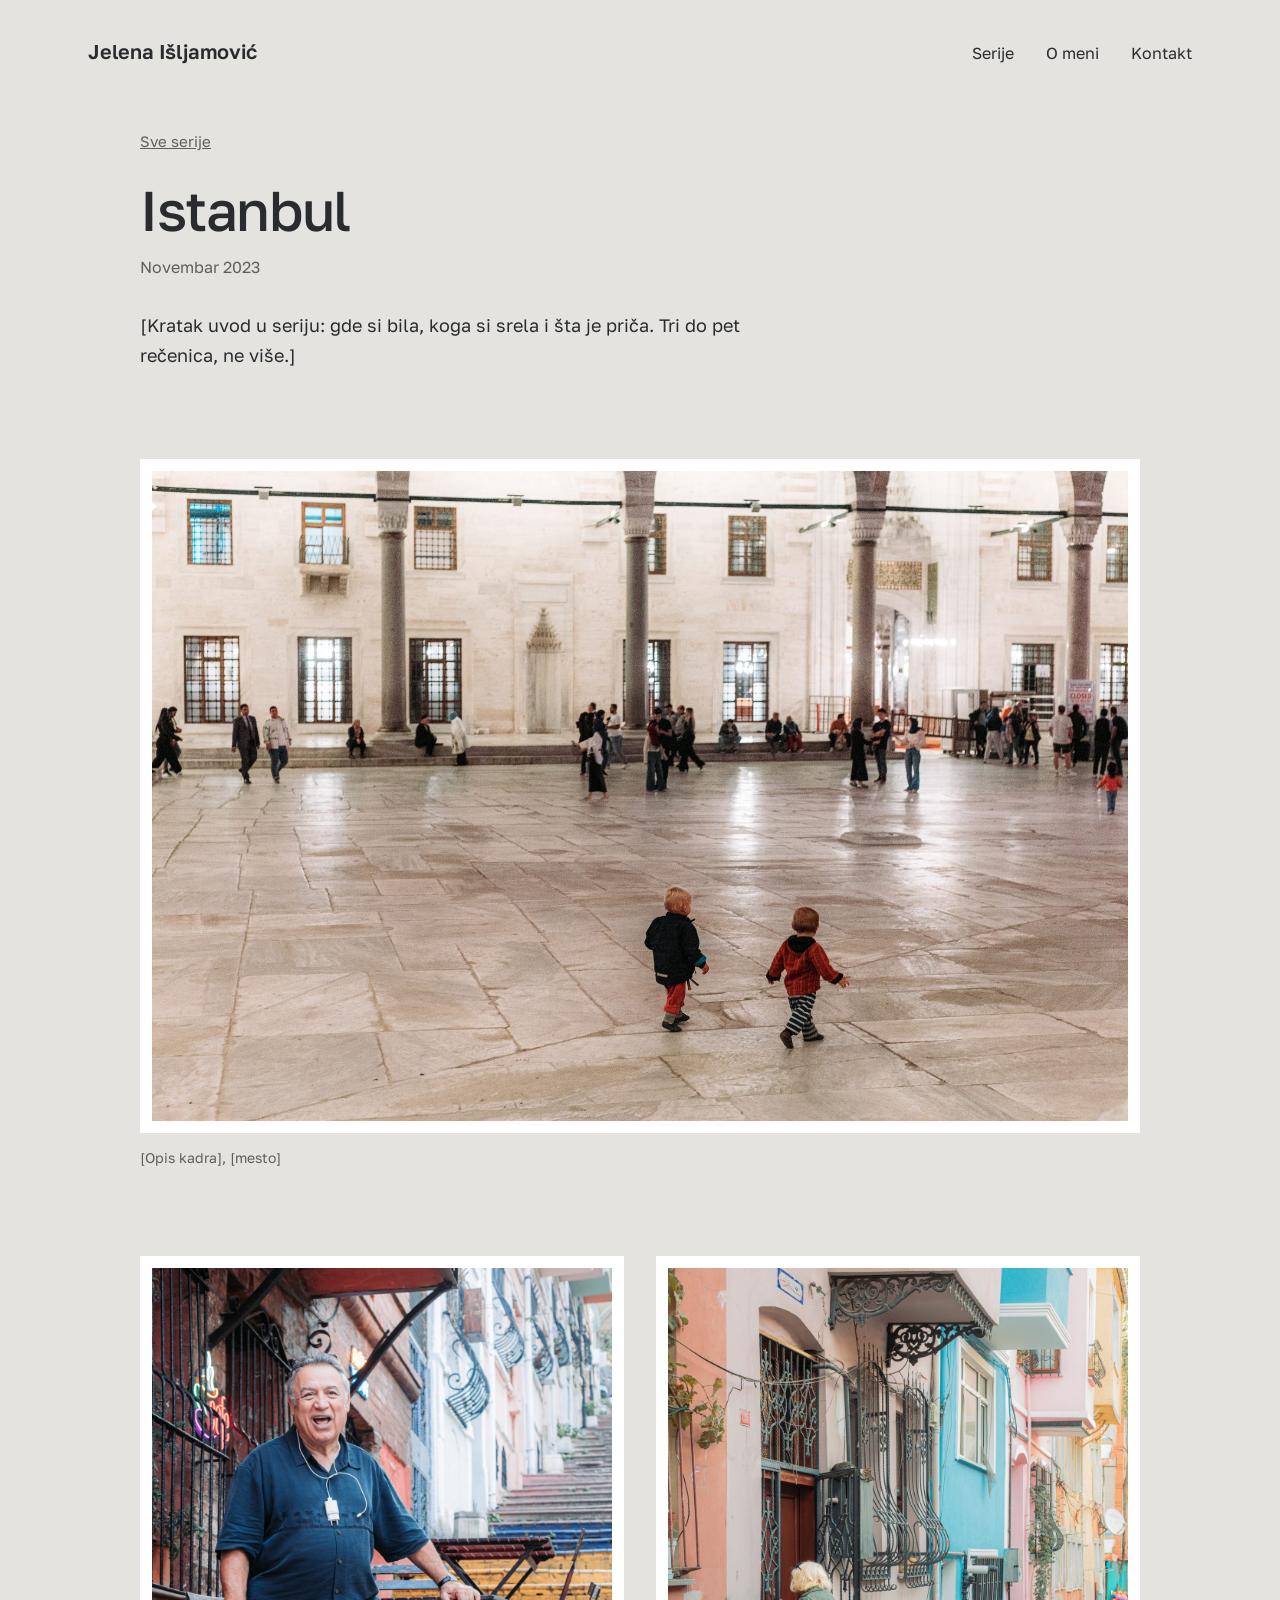
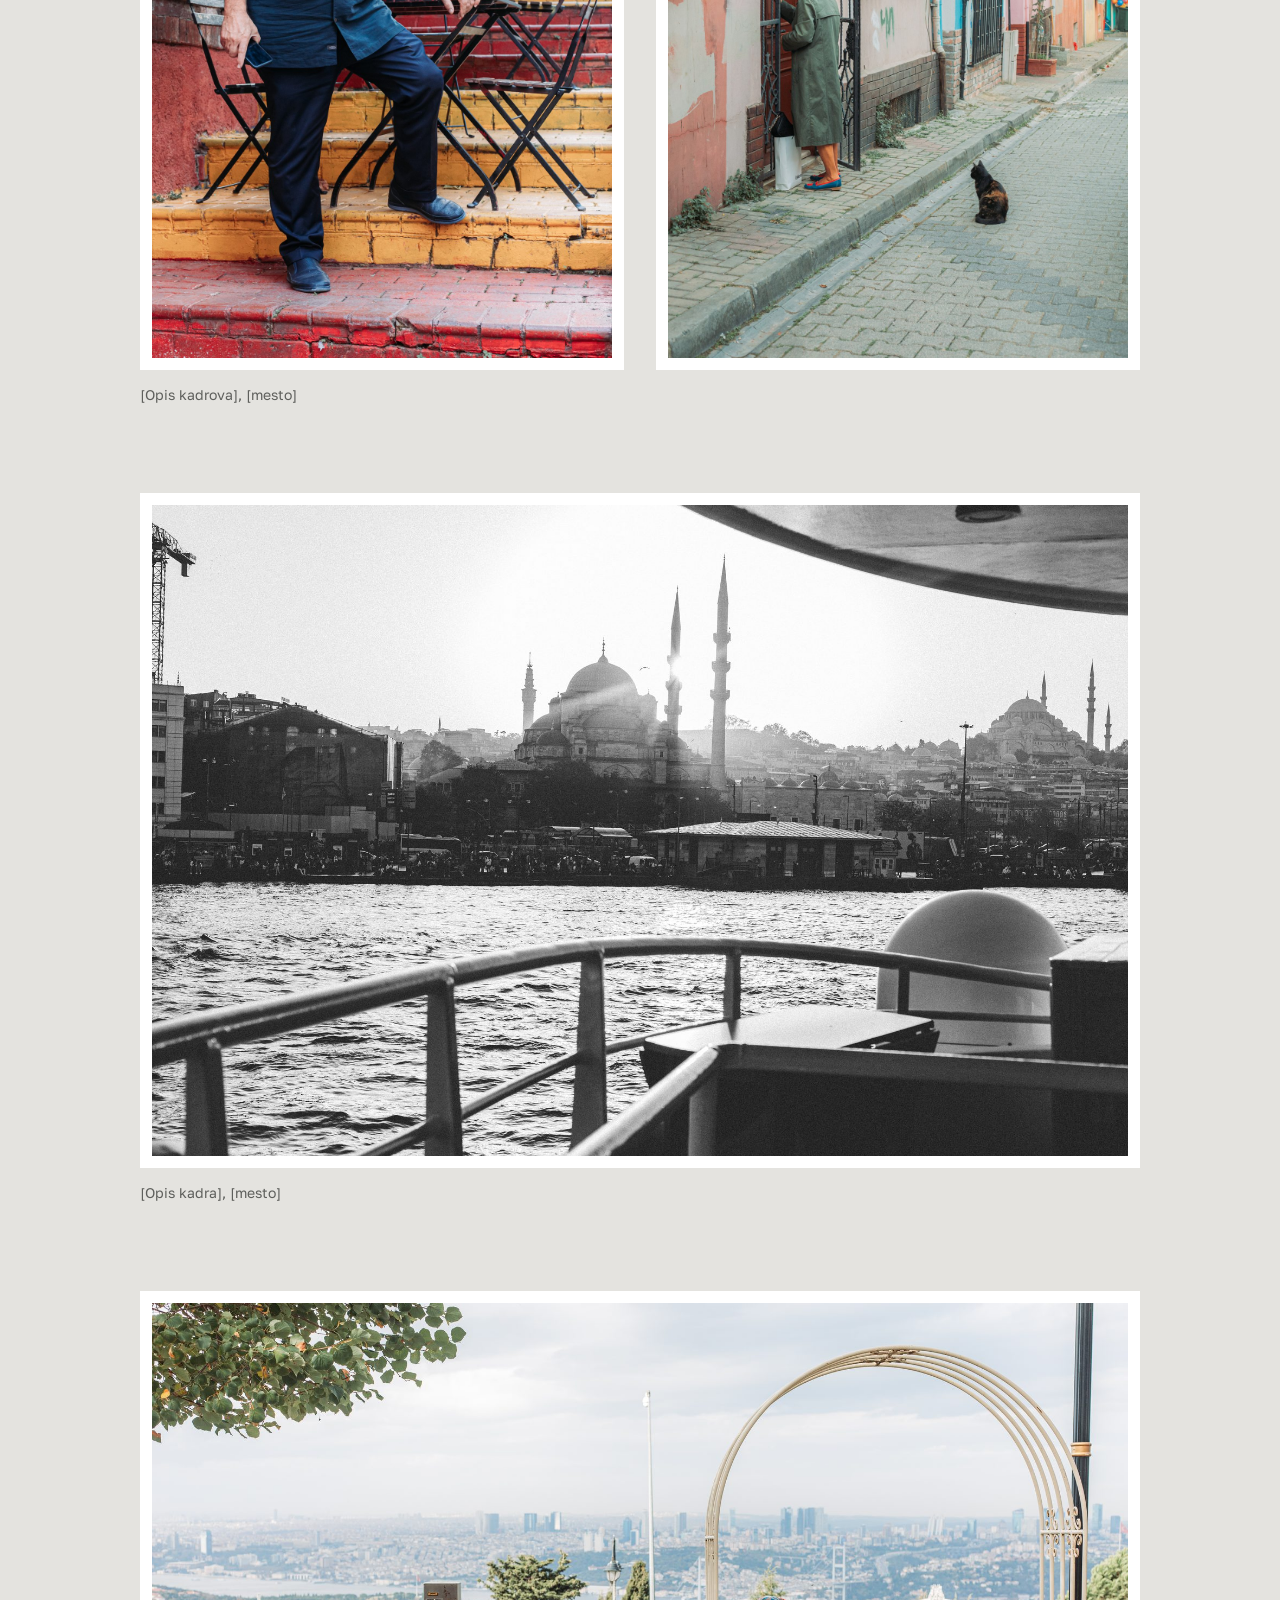
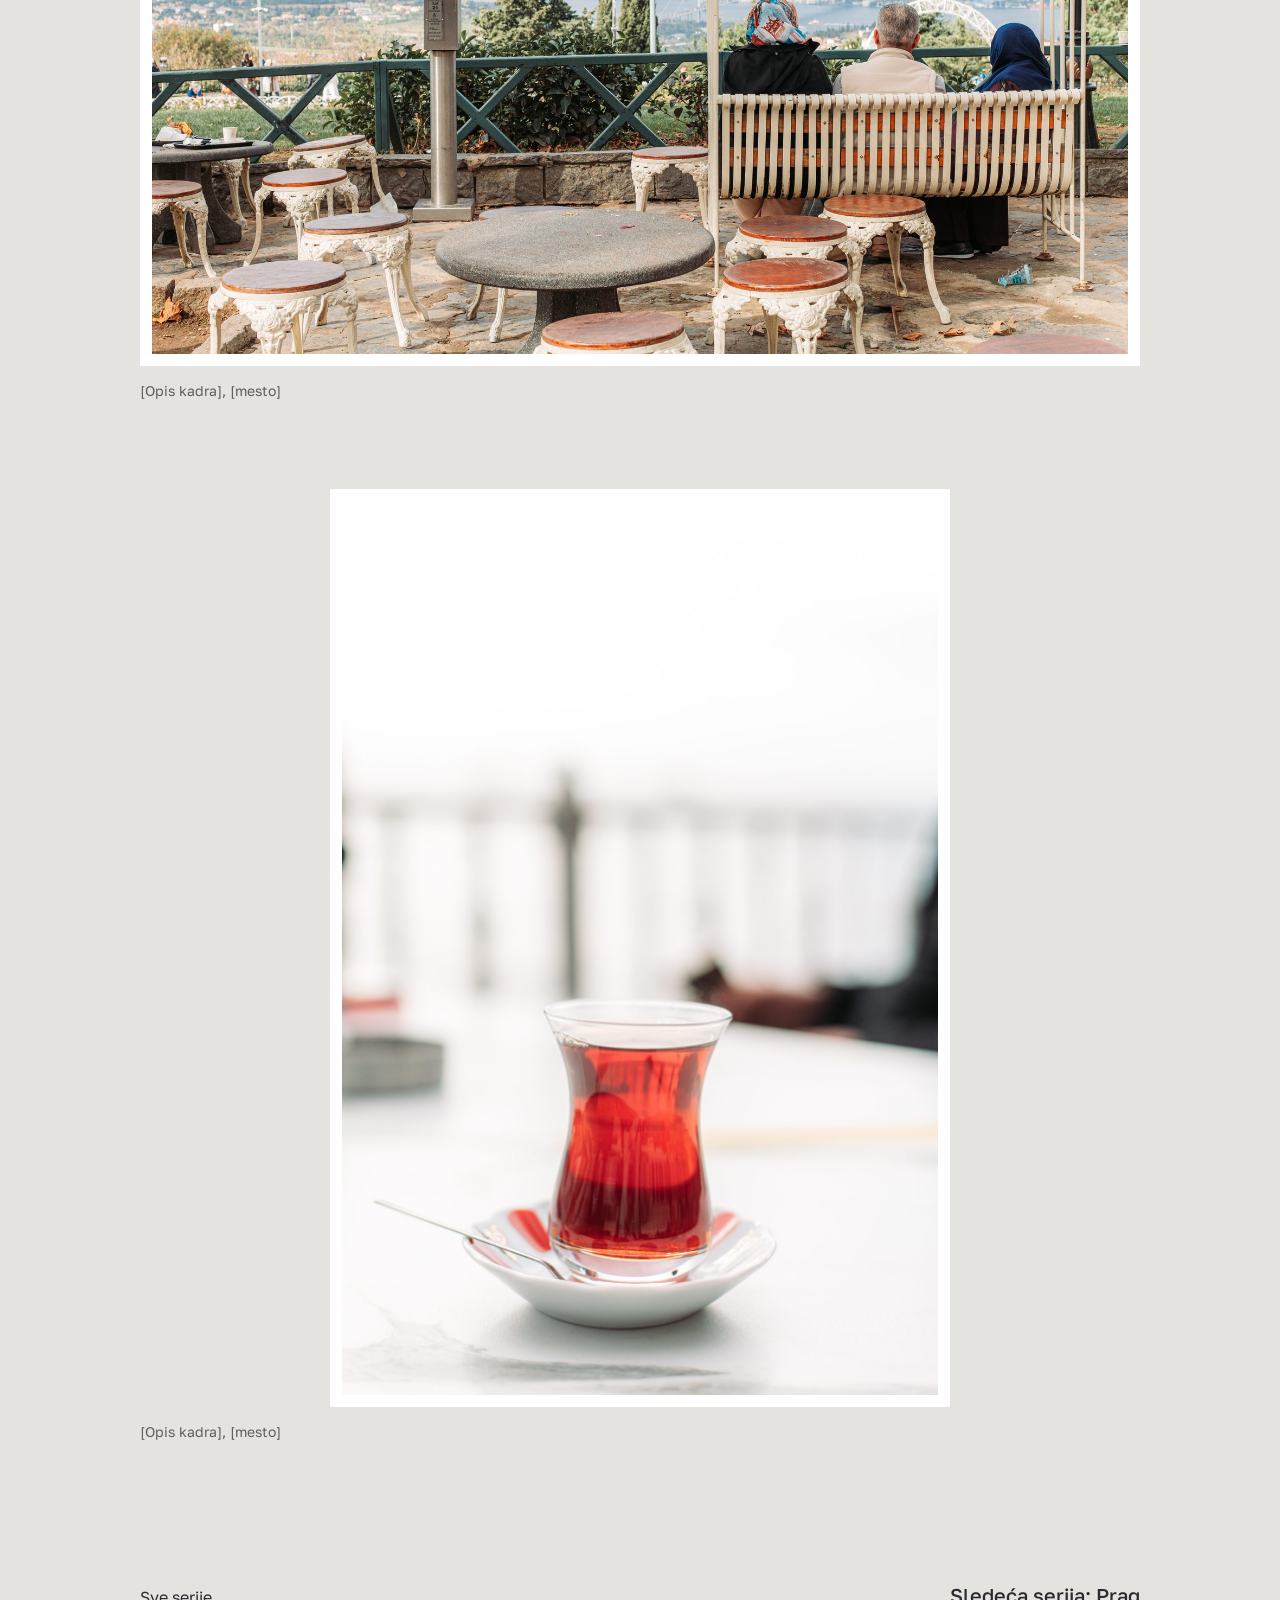
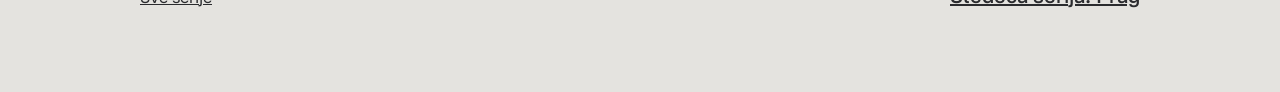
==== istanbul.html @ f1701350 "Add files via upload" ====
<!doctype html>
<html lang="sr-Latn">
<head>
<meta charset="utf-8">
<meta name="viewport" content="width=device-width, initial-scale=1">
<title>Istanbul — Jelena Išljamović</title>
<meta name="description" content="Ulična i dokumentarna fotografija — Jelena Išljamović">
<link rel="preconnect" href="https://fonts.googleapis.com">
<link rel="preconnect" href="https://fonts.gstatic.com" crossorigin>
<link href="https://fonts.googleapis.com/css2?family=Golos+Text:wght@400;500;600&display=swap" rel="stylesheet">
<link rel="stylesheet" href="style.css">
</head>
<body>
<div class="wrap">
<header class="top">
  <a class="name" href="index.html">Jelena Išljamović</a>
  <nav class="nav" aria-label="Glavni meni">
    <a href="index.html#serije">Serije</a>
    <a href="index.html#o-meni">O meni</a>
    <a href="index.html#kontakt">Kontakt</a>
  </nav>
</header>
<main class="story">
  <a href="index.html#serije" class="muted" style="font-size:15px;display:inline-block;padding:8px 0">Sve serije</a>
  <h1>Istanbul</h1>
  <p class="muted">Novembar 2023</p>
  <p class="intro">[Kratak uvod u seriju: gde si bila, koga si srela i šta je priča. Tri do pet rečenica, ne više.]</p>
  <div class="photos">
  <figure><div class="mat"><a class="zoom" id="f-7965" href="img/ist-img_7965.jpg" data-caption="[Opis kadra], [mesto]"><img src="img/ist-img_7965.jpg" alt="Deca trče kroz dvorište džamije" loading="lazy"></a></div><figcaption>[Opis kadra], [mesto]</figcaption></figure>
  <figure><div class="pair"><div class="mat"><a class="zoom" id="f-8067" href="img/ist-img_8067.jpg" data-caption="[Opis kadra], [mesto]"><img src="img/ist-img_8067.jpg" alt="Čovek na šarenim stepenicama" loading="lazy"></a></div><div class="mat"><a class="zoom" id="f-8061" href="img/ist-img_8061.jpg" data-caption="[Opis kadra], [mesto]"><img src="img/ist-img_8061.jpg" alt="Ulica sa mačkom" loading="lazy"></a></div></div><figcaption>[Opis kadrova], [mesto]</figcaption></figure>
  <figure><div class="mat"><a class="zoom" id="f-7953" href="img/ist-img_7953.jpg" data-caption="[Opis kadra], [mesto]"><img src="img/ist-img_7953.jpg" alt="Pogled sa trajekta, crno-belo" loading="lazy"></a></div><figcaption>[Opis kadra], [mesto]</figcaption></figure>
  <figure><div class="mat"><a class="zoom" id="f-8204" href="img/ist-img_8204.jpg" data-caption="[Opis kadra], [mesto]"><img src="img/ist-img_8204.jpg" alt="Ljudi na klupi iznad grada" loading="lazy"></a></div><figcaption>[Opis kadra], [mesto]</figcaption></figure>
  <figure><div class="mat v"><a class="zoom" id="f-8185" href="img/ist-img_8185.jpg" data-caption="[Opis kadra], [mesto]"><img src="img/ist-img_8185.jpg" alt="Čaša čaja" loading="lazy"></a></div><figcaption>[Opis kadra], [mesto]</figcaption></figure>
  </div>
  <nav class="next" aria-label="Dalje">
    <a href="index.html#serije" style="padding:10px 0">Sve serije</a>
    <a href="prag.html" style="font-size:20px;font-weight:500;padding:10px 0">Sledeća serija: Prag</a>
  </nav>
</main>
</div>
<script src="lightbox.js"></script>
</body>
</html>
---- style.css ----
*{box-sizing:border-box}
html{-webkit-text-size-adjust:100%}
body{margin:0;background:#E4E3DF;color:#2A2B2E;font-family:'Golos Text',system-ui,sans-serif;line-height:1.5}
a{color:#2A2B2E}a:hover{color:#000}
a:focus-visible{outline:2px solid #2A2B2E;outline-offset:4px}
img{display:block;max-width:100%}
.wrap{max-width:1200px;margin:0 auto;padding:0 clamp(20px,4vw,48px)}
.top{display:flex;flex-wrap:wrap;justify-content:space-between;align-items:baseline;gap:16px;padding:36px 0 56px}
.name{font-size:20px;font-weight:600;text-decoration:none;letter-spacing:-.01em}
.nav{display:flex;gap:32px;font-size:16px}
.nav a{text-decoration:none}
.muted{color:#5E5F5C}

/* Kontaktni list */
.sheet{background:#fff;padding:clamp(12px,2vw,24px);display:flex;flex-direction:column;gap:14px}
.strip{background:#232427;padding:8px 12px 14px}
.row{display:grid;grid-template-columns:repeat(6,minmax(0,1fr));gap:10px}
.frame{display:flex;flex-direction:column;gap:5px}
.num{font-size:10px;color:#A9A9A4;font-weight:500;letter-spacing:.04em}
.shot{position:relative}
.shot img{width:100%;aspect-ratio:3/2;object-fit:contain;background:#232427}
.mark{position:absolute;left:-16%;top:-26%;width:132%;height:152%;overflow:visible;pointer-events:none}
.mark path{stroke-dasharray:1;stroke-dashoffset:1;animation:draw 1.2s .7s cubic-bezier(.6,.1,.3,1) forwards}
@keyframes draw{to{stroke-dashoffset:0}}
@media (prefers-reduced-motion:reduce){.mark path{animation:none;stroke-dashoffset:0}}
.lead{display:flex;flex-wrap:wrap;justify-content:space-between;align-items:end;gap:16px;padding-top:24px}
.lead h1{margin:0;font-size:34px;font-weight:500;letter-spacing:-.02em;line-height:1.15}
.lead p{margin:6px 0 0;font-size:16px}
.cta{font-size:16px;font-weight:500;padding:12px 0}

/* Serije */
.series-list{padding-top:128px}
.series-list>h2{margin:0 0 40px;font-size:22px;font-weight:500}
.series{display:grid;grid-template-columns:7fr 5fr;gap:48px;align-items:start;margin-bottom:96px}
.cover{display:block;background:#fff;padding:10px}
.cover img{width:100%;aspect-ratio:3/2;object-fit:cover}
.info{display:flex;flex-direction:column;gap:14px;padding-top:6px}
.info h3{margin:0;font-size:26px;font-weight:500;letter-spacing:-.015em}
.info p{margin:0}
.thumbs{display:grid;grid-template-columns:repeat(5,minmax(0,1fr));gap:6px;margin-top:10px}
.thumbs img{width:100%;aspect-ratio:1/1;object-fit:cover}

.foot{display:grid;grid-template-columns:repeat(auto-fit,minmax(260px,1fr));gap:48px;padding:140px 0 64px}
.foot h2{margin:0 0 14px;font-size:22px;font-weight:500}
.foot p{margin:0;font-size:17px;line-height:1.6;max-width:34em}

/* Stranica serije */
.story{max-width:1000px;margin:0 auto}
.story h1{margin:20px 0 8px;font-size:clamp(36px,5vw,56px);font-weight:500;letter-spacing:-.025em;line-height:1.05}
.intro{margin:32px 0 0;font-size:18px;line-height:1.65;max-width:36em}
.photos{display:flex;flex-direction:column;gap:88px;padding-top:88px}
figure{margin:0}
.mat{background:#fff;padding:12px}
.mat img{width:100%;height:auto}
.pair{display:grid;grid-template-columns:repeat(2,minmax(0,1fr));gap:32px}
figcaption{margin-top:14px;font-size:14px;line-height:1.5;color:#5E5F5C}
.next{display:flex;flex-wrap:wrap;justify-content:space-between;align-items:baseline;gap:16px;padding:128px 0 72px}

@media (max-width:760px){
  .row{grid-template-columns:repeat(3,minmax(0,1fr))}
  .series{grid-template-columns:minmax(0,1fr);gap:20px}
  .pair{grid-template-columns:minmax(0,1fr)}
  .nav{gap:18px}
}

/* Klikabilno */
a.zoom{display:block;cursor:zoom-in}
.cover,.thumbs a,.shot a{display:block}
.cover:hover img,.thumbs a:hover img{opacity:.88}
.info h3 a{text-decoration:none}
.info h3 a:hover{text-decoration:underline}
.shot a:hover img{outline:2px solid #E4E3DF;outline-offset:-2px}
.mat.v{max-width:62%;margin:0 auto}

/* Prikaz preko celog ekrana */
.lb{position:fixed;inset:0;z-index:50;background:rgba(20,21,23,.96);display:flex;align-items:center;justify-content:center;padding:56px 64px}
.lb[hidden]{display:none}
.lb-fig{margin:0;display:flex;flex-direction:column;align-items:center;gap:12px;max-width:100%;max-height:100%}
.lb-fig img{max-width:100%;max-height:calc(100vh - 140px);width:auto;height:auto;object-fit:contain}
.lb-fig figcaption{color:#C9C8C3;font-size:14px}
.lb-btn{position:absolute;background:none;border:0;color:#E4E3DF;font:inherit;font-size:40px;line-height:1;width:56px;height:56px;cursor:pointer}
.lb-btn:focus-visible{outline:2px solid #E4E3DF}
.lb-close{top:8px;right:8px}
.lb-prev{left:4px;top:50%;transform:translateY(-50%)}
.lb-next{right:4px;top:50%;transform:translateY(-50%)}
@media (max-width:760px){.lb{padding:56px 8px}.lb-prev,.lb-next{top:auto;bottom:8px;transform:none}.mat.v{max-width:100%}}
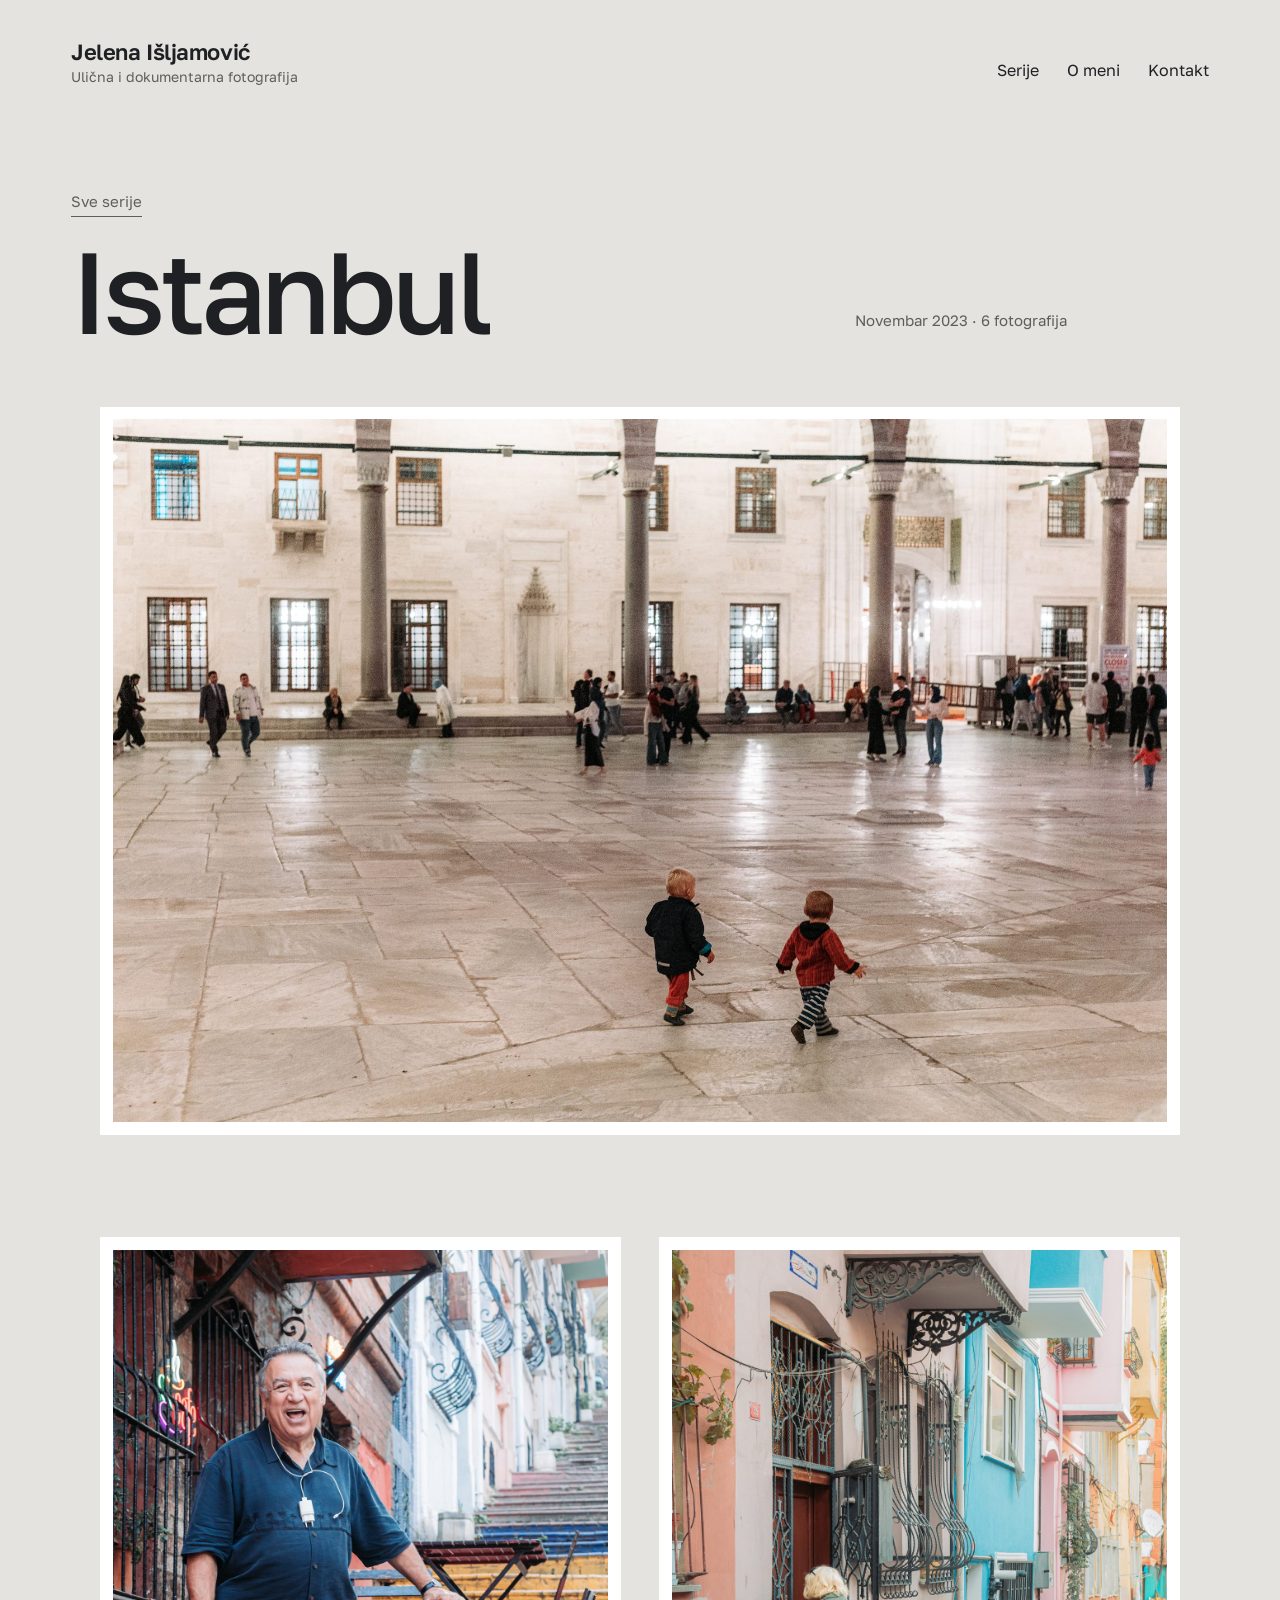
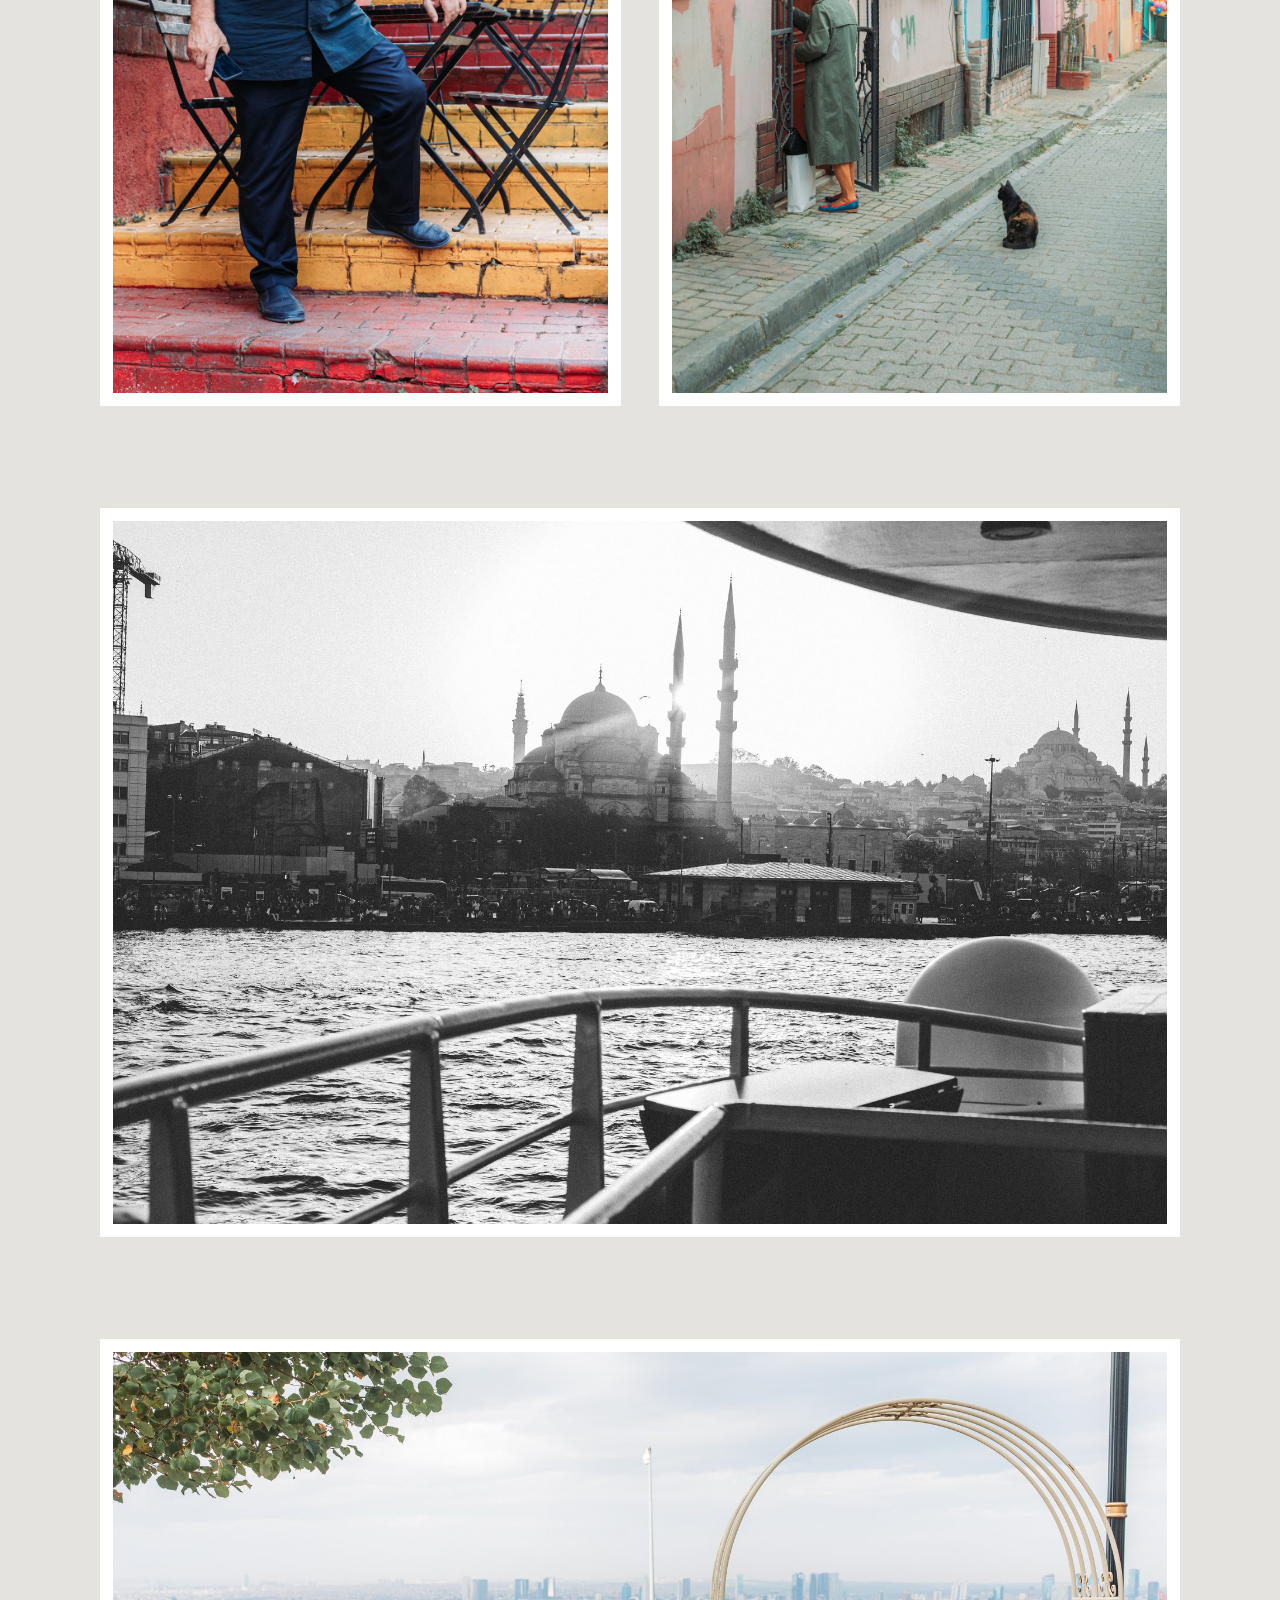
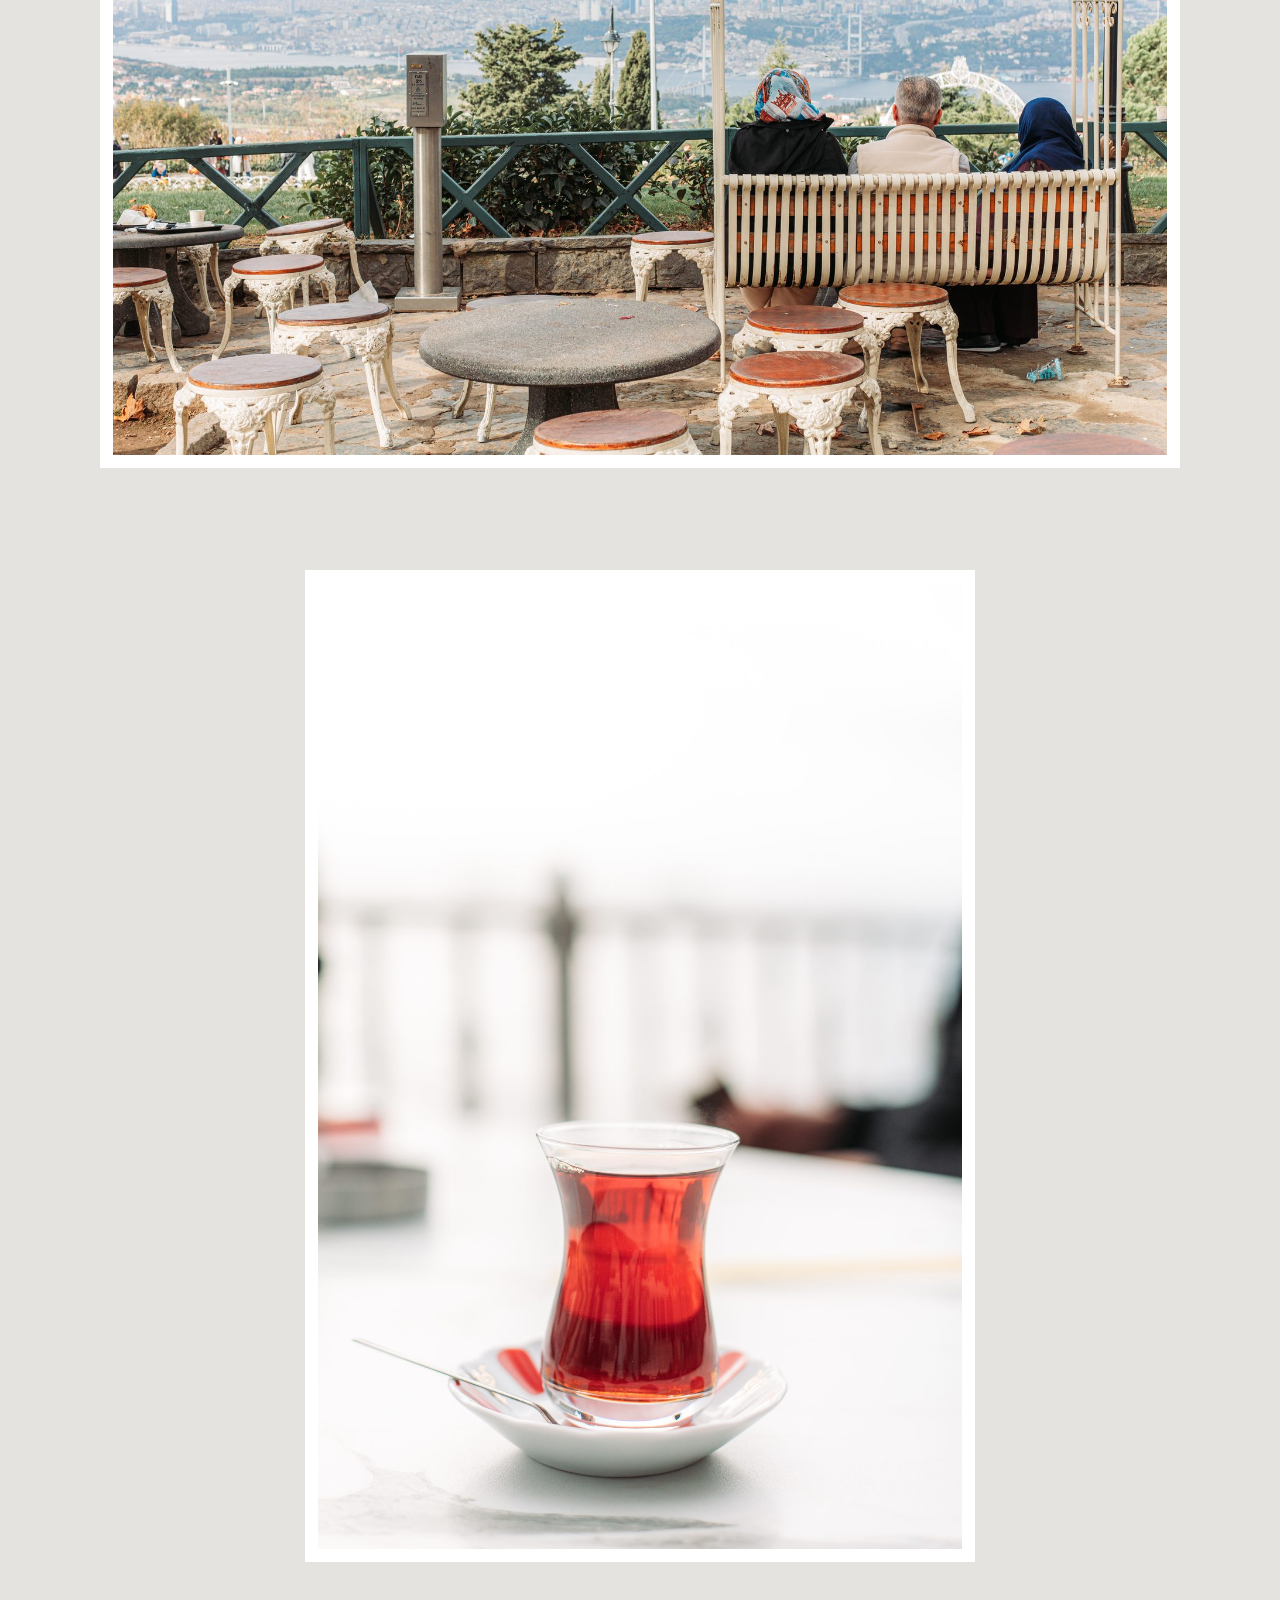
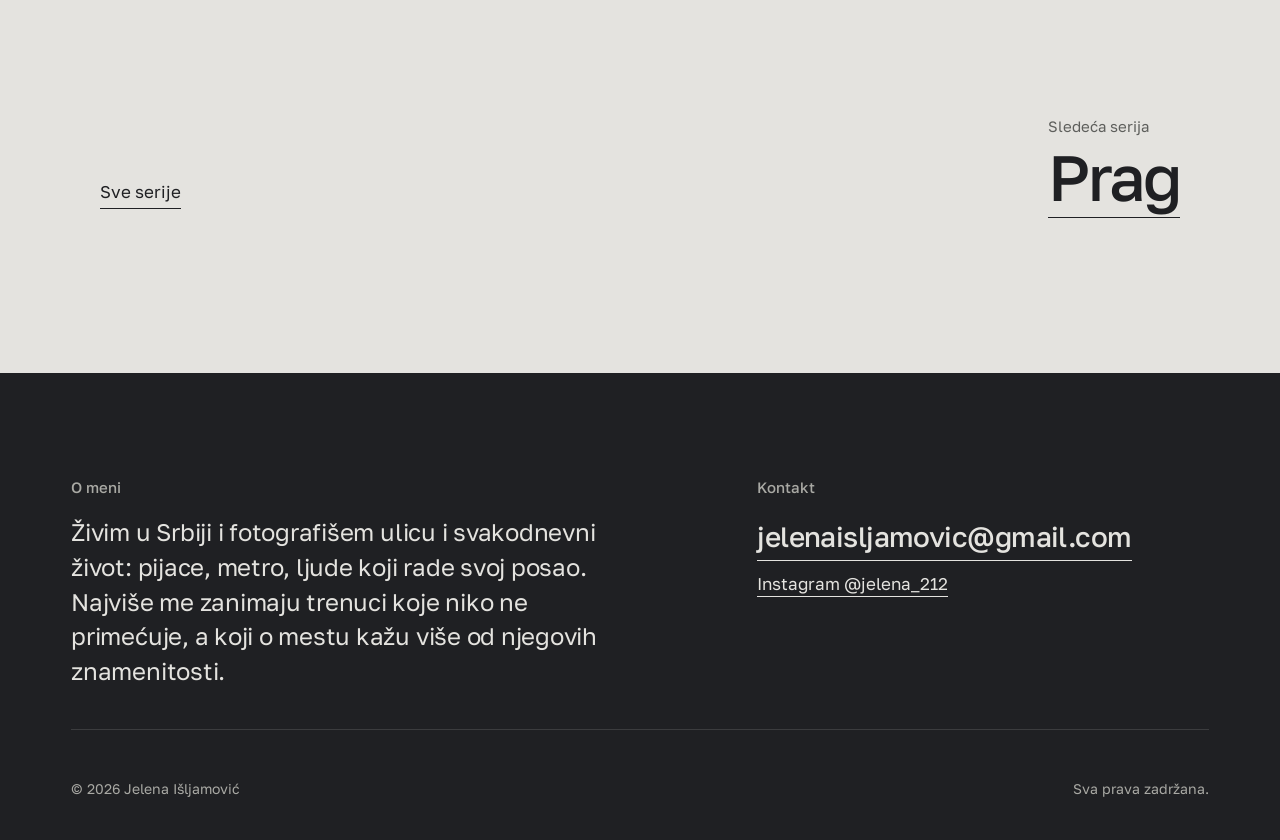
==== commit 3a9fc0cd: "Add files via upload" ====
--- a/istanbul.html
+++ b/istanbul.html
@@ -5,6 +5,7 @@
 <meta name="viewport" content="width=device-width, initial-scale=1">
 <title>Istanbul — Jelena Išljamović</title>
 <meta name="description" content="Ulična i dokumentarna fotografija — Jelena Išljamović">
+<link rel="icon" href="data:image/svg+xml,%3Csvg xmlns='http://www.w3.org/2000/svg' viewBox='0 0 32 32'%3E%3Crect width='32' height='32' fill='%23E4E3DF'/%3E%3Cellipse cx='16' cy='16' rx='11' ry='9' fill='none' stroke='%23B8322A' stroke-width='3'/%3E%3C/svg%3E">
 <link rel="preconnect" href="https://fonts.googleapis.com">
 <link rel="preconnect" href="https://fonts.gstatic.com" crossorigin>
 <link href="https://fonts.googleapis.com/css2?family=Golos+Text:wght@400;500;600&display=swap" rel="stylesheet">
@@ -13,31 +14,39 @@
 <body>
 <div class="wrap">
 <header class="top">
-  <a class="name" href="index.html">Jelena Išljamović</a>
+  <a class="brand" href="index.html"><span class="name">Jelena Išljamović</span><span class="tag">Ulična i dokumentarna fotografija</span></a>
   <nav class="nav" aria-label="Glavni meni">
     <a href="index.html#serije">Serije</a>
     <a href="index.html#o-meni">O meni</a>
     <a href="index.html#kontakt">Kontakt</a>
   </nav>
 </header>
-<main class="story">
-  <a href="index.html#serije" class="muted" style="font-size:15px;display:inline-block;padding:8px 0">Sve serije</a>
+<main>
+<div class="story-head">
+  <a class="back link" href="index.html#serije">Sve serije</a>
   <h1>Istanbul</h1>
-  <p class="muted">Novembar 2023</p>
-  <p class="intro">[Kratak uvod u seriju: gde si bila, koga si srela i šta je priča. Tri do pet rečenica, ne više.]</p>
-  <div class="photos">
-  <figure><div class="mat"><a class="zoom" id="f-7965" href="img/ist-img_7965.jpg" data-caption="[Opis kadra], [mesto]"><img src="img/ist-img_7965.jpg" alt="Deca trče kroz dvorište džamije" loading="lazy"></a></div><figcaption>[Opis kadra], [mesto]</figcaption></figure>
-  <figure><div class="pair"><div class="mat"><a class="zoom" id="f-8067" href="img/ist-img_8067.jpg" data-caption="[Opis kadra], [mesto]"><img src="img/ist-img_8067.jpg" alt="Čovek na šarenim stepenicama" loading="lazy"></a></div><div class="mat"><a class="zoom" id="f-8061" href="img/ist-img_8061.jpg" data-caption="[Opis kadra], [mesto]"><img src="img/ist-img_8061.jpg" alt="Ulica sa mačkom" loading="lazy"></a></div></div><figcaption>[Opis kadrova], [mesto]</figcaption></figure>
-  <figure><div class="mat"><a class="zoom" id="f-7953" href="img/ist-img_7953.jpg" data-caption="[Opis kadra], [mesto]"><img src="img/ist-img_7953.jpg" alt="Pogled sa trajekta, crno-belo" loading="lazy"></a></div><figcaption>[Opis kadra], [mesto]</figcaption></figure>
-  <figure><div class="mat"><a class="zoom" id="f-8204" href="img/ist-img_8204.jpg" data-caption="[Opis kadra], [mesto]"><img src="img/ist-img_8204.jpg" alt="Ljudi na klupi iznad grada" loading="lazy"></a></div><figcaption>[Opis kadra], [mesto]</figcaption></figure>
-  <figure><div class="mat v"><a class="zoom" id="f-8185" href="img/ist-img_8185.jpg" data-caption="[Opis kadra], [mesto]"><img src="img/ist-img_8185.jpg" alt="Čaša čaja" loading="lazy"></a></div><figcaption>[Opis kadra], [mesto]</figcaption></figure>
-  </div>
-  <nav class="next" aria-label="Dalje">
-    <a href="index.html#serije" style="padding:10px 0">Sve serije</a>
-    <a href="prag.html" style="font-size:20px;font-weight:500;padding:10px 0">Sledeća serija: Prag</a>
-  </nav>
+  <p class="when">Novembar 2023 · 6 fotografija</p>
+</div>
+<div class="photos">
+  <figure><div class="mat"><a class="zoom" id="f-7965" href="img/ist-img_7965.jpg" data-caption=""><img src="img/ist-img_7965.jpg" alt="Deca trče kroz dvorište džamije" loading="lazy"></a></div></figure>
+  <figure><div class="pair"><div class="mat"><a class="zoom" id="f-8067" href="img/ist-img_8067.jpg" data-caption=""><img src="img/ist-img_8067.jpg" alt="Čovek na šarenim stepenicama" loading="lazy"></a></div><div class="mat"><a class="zoom" id="f-8061" href="img/ist-img_8061.jpg" data-caption=""><img src="img/ist-img_8061.jpg" alt="Ulica sa mačkom" loading="lazy"></a></div></div></figure>
+  <figure><div class="mat"><a class="zoom" id="f-7953" href="img/ist-img_7953.jpg" data-caption=""><img src="img/ist-img_7953.jpg" alt="Pogled sa trajekta, crno-belo" loading="lazy"></a></div></figure>
+  <figure><div class="mat"><a class="zoom" id="f-8204" href="img/ist-img_8204.jpg" data-caption=""><img src="img/ist-img_8204.jpg" alt="Ljudi na klupi iznad grada" loading="lazy"></a></div></figure>
+  <figure><div class="mat v"><a class="zoom" id="f-8185" href="img/ist-img_8185.jpg" data-caption=""><img src="img/ist-img_8185.jpg" alt="Čaša čaja" loading="lazy"></a></div></figure>
+</div>
+<nav class="next" aria-label="Dalje">
+  <a class="link" href="index.html#serije">Sve serije</a>
+  <a href="prag.html"><span class="label">Sledeća serija</span><span class="big link">Prag</span></a>
+</nav>
 </main>
 </div>
+<footer class="foot">
+  <div class="wrap">
+    <div class="about" id="o-meni"><h2>O meni</h2><p>Živim u Srbiji i fotografišem ulicu i svakodnevni život: pijace, metro, ljude koji rade svoj posao. Najviše me zanimaju trenuci koje niko ne primećuje, a koji o mestu kažu više od njegovih znamenitosti.</p></div>
+    <div class="contact" id="kontakt"><h2>Kontakt</h2><p><a class="mail link" href="mailto:jelenaisljamovic@gmail.com">jelenaisljamovic@gmail.com</a></p><p><a class="link" href="https://www.instagram.com/jelena_212/">Instagram @jelena_212</a></p></div>
+    <div class="fine"><span>© 2026 Jelena Išljamović</span><span>Sva prava zadržana.</span></div>
+  </div>
+</footer>
 <script src="lightbox.js"></script>
 </body>
 </html>
--- a/style.css
+++ b/style.css
@@ -1,86 +1,148 @@
+/* Jelena Išljamović — fotografija. Paleta: Svetlomer, Grafit, Fiksir, Papir, Marker. */
+:root{
+  --bg:#E4E3DF; --ink:#1F2023; --muted:#5E5F5C; --paper:#FFFFFF; --film:#1F2023; --marker:#B8322A;
+  --wrap:1240px; --pad:clamp(20px,4vw,56px);
+}
 *{box-sizing:border-box}
-html{-webkit-text-size-adjust:100%}
-body{margin:0;background:#E4E3DF;color:#2A2B2E;font-family:'Golos Text',system-ui,sans-serif;line-height:1.5}
-a{color:#2A2B2E}a:hover{color:#000}
-a:focus-visible{outline:2px solid #2A2B2E;outline-offset:4px}
+html{-webkit-text-size-adjust:100%;scroll-behavior:smooth}
+@media (prefers-reduced-motion:reduce){html{scroll-behavior:auto}}
+body{margin:0;background:var(--bg);color:var(--ink);font-family:'Golos Text',system-ui,sans-serif;font-size:17px;line-height:1.55;-webkit-font-smoothing:antialiased}
 img{display:block;max-width:100%}
-.wrap{max-width:1200px;margin:0 auto;padding:0 clamp(20px,4vw,48px)}
-.top{display:flex;flex-wrap:wrap;justify-content:space-between;align-items:baseline;gap:16px;padding:36px 0 56px}
-.name{font-size:20px;font-weight:600;text-decoration:none;letter-spacing:-.01em}
-.nav{display:flex;gap:32px;font-size:16px}
-.nav a{text-decoration:none}
-.muted{color:#5E5F5C}
+a{color:inherit;text-decoration:none}
+a:focus-visible,button:focus-visible{outline:2px solid var(--ink);outline-offset:4px}
+.wrap{max-width:var(--wrap);margin:0 auto;padding:0 var(--pad)}
+.muted{color:var(--muted)}
 
-/* Kontaktni list */
-.sheet{background:#fff;padding:clamp(12px,2vw,24px);display:flex;flex-direction:column;gap:14px}
-.strip{background:#232427;padding:8px 12px 14px}
-.row{display:grid;grid-template-columns:repeat(6,minmax(0,1fr));gap:10px}
+/* Linkovi sa podvlakom koja se pojavi na hover */
+.link{background:linear-gradient(currentColor,currentColor) 0 100%/100% 1px no-repeat;padding-bottom:3px;transition:background-size .3s ease}
+.link:hover{background-size:0 1px;background-position:100% 100%}
+.nav a{background:linear-gradient(currentColor,currentColor) 0 100%/0 1px no-repeat;padding-bottom:3px;transition:background-size .3s ease}
+.nav a:hover,.nav a[aria-current]{background-size:100% 1px}
+
+/* Zaglavlje */
+.top{display:flex;flex-wrap:wrap;justify-content:space-between;align-items:flex-end;gap:16px 32px;padding:40px 0 0}
+.brand{display:flex;flex-direction:column;gap:2px}
+.name{font-size:22px;font-weight:600;letter-spacing:-.02em;line-height:1.1}
+.tag{font-size:14px;color:var(--muted)}
+.nav{display:flex;gap:28px;font-size:16px;padding-bottom:2px}
+
+/* Početna: uvod i kontaktni list */
+.intro-line{margin:clamp(56px,9vw,120px) 0 clamp(36px,5vw,56px);font-size:clamp(34px,5.4vw,68px);font-weight:500;letter-spacing:-.035em;line-height:1.04;max-width:15ch}
+.sheet{background:var(--paper);padding:clamp(10px,1.8vw,22px);display:flex;flex-direction:column;gap:clamp(8px,1.2vw,14px);box-shadow:0 1px 0 rgba(31,32,35,.06),0 24px 48px -28px rgba(31,32,35,.35)}
+.strip{background:var(--film);padding:8px clamp(8px,1vw,12px) 14px}
+.row{display:grid;grid-template-columns:repeat(6,minmax(0,1fr));gap:clamp(6px,.8vw,10px)}
 .frame{display:flex;flex-direction:column;gap:5px}
 .num{font-size:10px;color:#A9A9A4;font-weight:500;letter-spacing:.04em}
 .shot{position:relative}
-.shot img{width:100%;aspect-ratio:3/2;object-fit:contain;background:#232427}
+.shot a{display:block}
+.shot img{width:100%;aspect-ratio:3/2;object-fit:contain;background:var(--film);transition:opacity .2s}
+.shot a:hover img{opacity:.8}
 .mark{position:absolute;left:-16%;top:-26%;width:132%;height:152%;overflow:visible;pointer-events:none}
-.mark path{stroke-dasharray:1;stroke-dashoffset:1;animation:draw 1.2s .7s cubic-bezier(.6,.1,.3,1) forwards}
+.mark path{stroke-dasharray:1;stroke-dashoffset:1;animation:draw 1.2s .8s cubic-bezier(.6,.1,.3,1) forwards}
 @keyframes draw{to{stroke-dashoffset:0}}
 @media (prefers-reduced-motion:reduce){.mark path{animation:none;stroke-dashoffset:0}}
-.lead{display:flex;flex-wrap:wrap;justify-content:space-between;align-items:end;gap:16px;padding-top:24px}
-.lead h1{margin:0;font-size:34px;font-weight:500;letter-spacing:-.02em;line-height:1.15}
-.lead p{margin:6px 0 0;font-size:16px}
-.cta{font-size:16px;font-weight:500;padding:12px 0}
+.lead{display:flex;flex-wrap:wrap;justify-content:space-between;align-items:baseline;gap:12px 24px;padding-top:22px}
+.lead h2{margin:0;font-size:clamp(26px,3vw,36px);font-weight:500;letter-spacing:-.025em;line-height:1.1}
+.lead .meta{margin:0 0 0 14px;font-size:15px;color:var(--muted);display:inline}
+.cta{font-size:16px;font-weight:500}
 
-/* Serije */
-.series-list{padding-top:128px}
-.series-list>h2{margin:0 0 40px;font-size:22px;font-weight:500}
-.series{display:grid;grid-template-columns:7fr 5fr;gap:48px;align-items:start;margin-bottom:96px}
-.cover{display:block;background:#fff;padding:10px}
-.cover img{width:100%;aspect-ratio:3/2;object-fit:cover}
-.info{display:flex;flex-direction:column;gap:14px;padding-top:6px}
-.info h3{margin:0;font-size:26px;font-weight:500;letter-spacing:-.015em}
-.info p{margin:0}
-.thumbs{display:grid;grid-template-columns:repeat(5,minmax(0,1fr));gap:6px;margin-top:10px}
-.thumbs img{width:100%;aspect-ratio:1/1;object-fit:cover}
+/* Spisak serija */
+.series-list{padding-top:clamp(96px,12vw,160px)}
+.section-title{margin:0 0 clamp(32px,4vw,48px);font-size:15px;font-weight:500;color:var(--muted)}
+.series{display:grid;grid-template-columns:repeat(12,minmax(0,1fr));gap:0 clamp(20px,3vw,48px);align-items:end;margin-bottom:clamp(80px,10vw,140px)}
+.series .cover{grid-column:1 / span 8;display:block;background:var(--paper);padding:clamp(8px,1vw,12px);overflow:hidden}
+.series .cover img{width:100%;aspect-ratio:3/2;object-fit:cover;transition:transform .6s cubic-bezier(.2,.7,.2,1)}
+.series .cover:hover img{transform:scale(1.025)}
+.series .info{grid-column:9 / span 4;display:flex;flex-direction:column;gap:12px;padding-bottom:6px}
+.series:nth-child(odd of .series) .cover{grid-column:5 / span 8;order:2}
+.series:nth-child(odd of .series) .info{grid-column:1 / span 4;order:1}
+.info h3{margin:0;font-size:clamp(36px,4.6vw,60px);font-weight:500;letter-spacing:-.035em;line-height:1}
+.info .when{margin:0;font-size:15px;color:var(--muted)}
+.info .blurb{margin:6px 0 0;max-width:32em}
+.thumbs{display:grid;grid-template-columns:repeat(4,minmax(0,1fr));gap:6px;margin:14px 0 6px}
+.thumbs a{display:block;overflow:hidden}
+.thumbs img{width:100%;aspect-ratio:1/1;object-fit:cover;transition:opacity .2s}
+.thumbs a:hover img{opacity:.8}
+@media (prefers-reduced-motion:reduce){.series .cover img{transition:none}.series .cover:hover img{transform:none}}
 
-.foot{display:grid;grid-template-columns:repeat(auto-fit,minmax(260px,1fr));gap:48px;padding:140px 0 64px}
-.foot h2{margin:0 0 14px;font-size:22px;font-weight:500}
-.foot p{margin:0;font-size:17px;line-height:1.6;max-width:34em}
+/* Podnožje */
+.foot{background:var(--ink);color:#E4E3DF;margin-top:clamp(40px,6vw,80px)}
+.foot .wrap{display:grid;grid-template-columns:repeat(12,minmax(0,1fr));gap:40px clamp(20px,3vw,48px);padding-top:clamp(64px,8vw,112px);padding-bottom:40px}
+.foot h2{margin:0 0 16px;font-size:15px;font-weight:500;color:#A9A9A4}
+.about{grid-column:1 / span 6}
+.about p{margin:0;font-size:clamp(20px,2vw,24px);line-height:1.45;letter-spacing:-.01em;max-width:30em}
+.contact{grid-column:8 / span 5}
+.contact .mail{display:inline-block;font-size:clamp(20px,2.2vw,28px);font-weight:500;letter-spacing:-.02em;word-break:break-word}
+.contact p{margin:0 0 10px}
+.fine{grid-column:1 / -1;display:flex;justify-content:space-between;flex-wrap:wrap;gap:8px;font-size:14px;color:#A9A9A4;padding-top:48px;border-top:1px solid rgba(228,227,223,.14)}
 
 /* Stranica serije */
-.story{max-width:1000px;margin:0 auto}
-.story h1{margin:20px 0 8px;font-size:clamp(36px,5vw,56px);font-weight:500;letter-spacing:-.025em;line-height:1.05}
-.intro{margin:32px 0 0;font-size:18px;line-height:1.65;max-width:36em}
-.photos{display:flex;flex-direction:column;gap:88px;padding-top:88px}
+.story-head{padding:clamp(56px,8vw,104px) 0 clamp(40px,5vw,64px);display:grid;grid-template-columns:repeat(12,minmax(0,1fr));gap:20px clamp(20px,3vw,48px);align-items:end}
+.story-head .back{grid-column:1 / -1;font-size:15px;color:var(--muted);justify-self:start}
+.story-head h1{grid-column:1 / span 8;margin:0;font-size:clamp(52px,9vw,120px);font-weight:500;letter-spacing:-.045em;line-height:.92}
+.story-head .when{grid-column:9 / span 4;margin:0 0 10px;font-size:15px;color:var(--muted)}
+.story-head .intro{grid-column:1 / span 7;margin:8px 0 0;font-size:clamp(18px,1.6vw,21px);line-height:1.6}
+.photos{display:flex;flex-direction:column;gap:clamp(56px,8vw,112px);max-width:1080px;margin:0 auto}
 figure{margin:0}
-.mat{background:#fff;padding:12px}
+.mat{background:var(--paper);padding:clamp(8px,1vw,14px)}
 .mat img{width:100%;height:auto}
-.pair{display:grid;grid-template-columns:repeat(2,minmax(0,1fr));gap:32px}
-figcaption{margin-top:14px;font-size:14px;line-height:1.5;color:#5E5F5C}
-.next{display:flex;flex-wrap:wrap;justify-content:space-between;align-items:baseline;gap:16px;padding:128px 0 72px}
-
-@media (max-width:760px){
-  .row{grid-template-columns:repeat(3,minmax(0,1fr))}
-  .series{grid-template-columns:minmax(0,1fr);gap:20px}
-  .pair{grid-template-columns:minmax(0,1fr)}
-  .nav{gap:18px}
-}
-
-/* Klikabilno */
+.mat.v{max-width:62%;margin:0 auto}
+.pair{display:grid;grid-template-columns:repeat(2,minmax(0,1fr));gap:clamp(16px,3vw,40px)}
+figcaption{margin-top:14px;font-size:14px;line-height:1.5;color:var(--muted)}
 a.zoom{display:block;cursor:zoom-in}
-.cover,.thumbs a,.shot a{display:block}
-.cover:hover img,.thumbs a:hover img{opacity:.88}
-.info h3 a{text-decoration:none}
-.info h3 a:hover{text-decoration:underline}
-.shot a:hover img{outline:2px solid #E4E3DF;outline-offset:-2px}
-.mat.v{max-width:62%;margin:0 auto}
+.next{display:flex;flex-wrap:wrap;justify-content:space-between;align-items:flex-end;gap:24px;padding:clamp(96px,12vw,160px) 0 clamp(56px,7vw,88px);max-width:1080px;margin:0 auto}
+.next .label{display:block;font-size:15px;color:var(--muted);margin-bottom:6px}
+.next .big{font-size:clamp(36px,5vw,64px);font-weight:500;letter-spacing:-.035em;line-height:1}
 
 /* Prikaz preko celog ekrana */
-.lb{position:fixed;inset:0;z-index:50;background:rgba(20,21,23,.96);display:flex;align-items:center;justify-content:center;padding:56px 64px}
+.lb{position:fixed;inset:0;z-index:50;background:rgba(20,21,23,.97);display:flex;align-items:center;justify-content:center;padding:56px 72px}
 .lb[hidden]{display:none}
 .lb-fig{margin:0;display:flex;flex-direction:column;align-items:center;gap:12px;max-width:100%;max-height:100%}
 .lb-fig img{max-width:100%;max-height:calc(100vh - 140px);width:auto;height:auto;object-fit:contain}
-.lb-fig figcaption{color:#C9C8C3;font-size:14px}
-.lb-btn{position:absolute;background:none;border:0;color:#E4E3DF;font:inherit;font-size:40px;line-height:1;width:56px;height:56px;cursor:pointer}
-.lb-btn:focus-visible{outline:2px solid #E4E3DF}
+.lb-fig figcaption{color:#C9C8C3;font-size:14px;margin:0}
+.lb-btn{position:absolute;background:none;border:0;color:#E4E3DF;font:inherit;font-size:40px;line-height:1;width:56px;height:56px;cursor:pointer;opacity:.75;transition:opacity .2s}
+.lb-btn:hover{opacity:1}
 .lb-close{top:8px;right:8px}
-.lb-prev{left:4px;top:50%;transform:translateY(-50%)}
-.lb-next{right:4px;top:50%;transform:translateY(-50%)}
-@media (max-width:760px){.lb{padding:56px 8px}.lb-prev,.lb-next{top:auto;bottom:8px;transform:none}.mat.v{max-width:100%}}
+.lb-prev{left:6px;top:50%;transform:translateY(-50%)}
+.lb-next{right:6px;top:50%;transform:translateY(-50%)}
+
+/* Telefon */
+@media (max-width:760px){
+  body{font-size:16px}
+  .top{padding-top:24px}
+  .nav{gap:20px}
+  .row{grid-template-columns:repeat(3,minmax(0,1fr))}
+  .series,.series:nth-child(odd of .series){display:flex;flex-direction:column;gap:18px}
+  .series .cover,.series:nth-child(odd of .series) .cover{order:1}
+  .series .info,.series:nth-child(odd of .series) .info{order:2}
+  .about,.contact{grid-column:1 / -1}
+  .story-head h1,.story-head .when,.story-head .intro{grid-column:1 / -1}
+  .story-head .when{margin:0}
+  .lead .meta{display:block;margin:6px 0 0}
+  .pair{grid-template-columns:minmax(0,1fr)}
+  .mat.v{max-width:100%}
+  .lb{padding:56px 8px}
+  .lb-prev,.lb-next{top:auto;bottom:8px;transform:none}
+}
+
+/* Film izvučen iz aparata */
+.film{display:flex;flex-direction:column;gap:clamp(18px,2.4vw,32px);margin-left:calc(-1 * var(--pad));padding:8px 0}
+.film .strip{--hole:url("data:image/svg+xml,%3Csvg xmlns='http://www.w3.org/2000/svg' width='22' height='16'%3E%3Crect x='6' y='4' width='10' height='8' rx='1.6' fill='%23E4E3DF'/%3E%3C/svg%3E");
+  position:relative;background:var(--hole) 0 0/22px 16px repeat-x local,var(--hole) 0 100%/22px 16px repeat-x local,var(--film);padding:36px 0 28px var(--pad);
+  box-shadow:0 18px 30px -22px rgba(31,32,35,.55)}
+.film .strip:nth-child(1){transform:rotate(-.6deg);transform-origin:left center;margin-right:clamp(-8px,-1vw,0px);
+  clip-path:polygon(0 0,100% 0,100% 100%,0 100%)}
+.film .strip:nth-child(2){transform:rotate(.45deg) translateX(clamp(12px,3vw,40px));transform-origin:left center;
+  clip-path:polygon(0 0,calc(100% - 46px) 0,100% 34%,100% 100%,0 100%)}
+.film .row{padding-right:clamp(12px,1.6vw,20px)}
+.film .num{position:absolute;margin-top:-17px;line-height:1;color:#C2A36B;font-size:10px;letter-spacing:.08em}
+.film .frame{position:relative;gap:0}
+.film .shot img{border-radius:2px}
+@media (max-width:760px){
+  .film{margin-left:calc(-1 * var(--pad));margin-right:calc(-1 * var(--pad))}
+  .film .strip{padding-right:0;overflow-x:auto;overflow-y:hidden;scroll-snap-type:x proximity;scroll-padding-left:var(--pad);-webkit-overflow-scrolling:touch;scrollbar-width:none}
+  .film .strip::-webkit-scrollbar{display:none}
+  .film .row{grid-template-columns:repeat(6,168px);width:max-content;padding-right:40px}
+  .film .frame{scroll-snap-align:start}
+  .film .strip:nth-child(2){transform:rotate(.45deg)}
+}
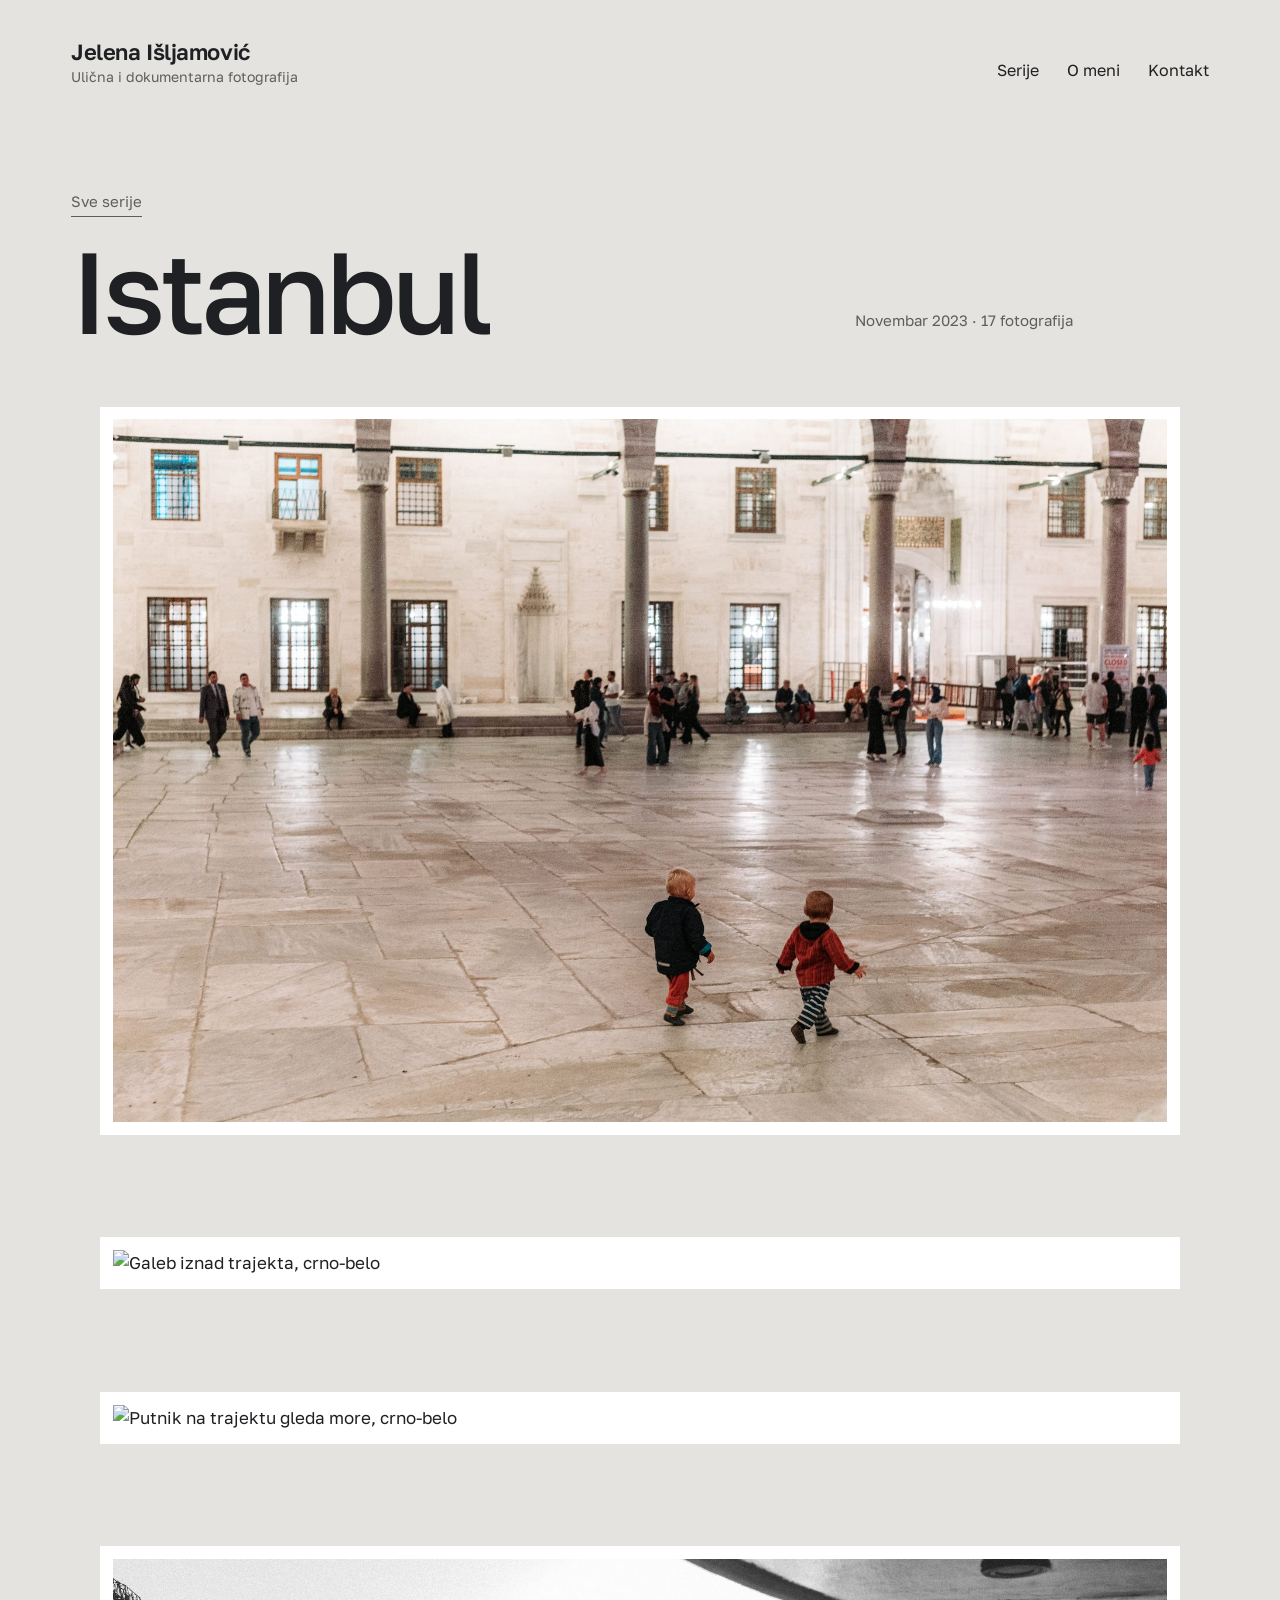
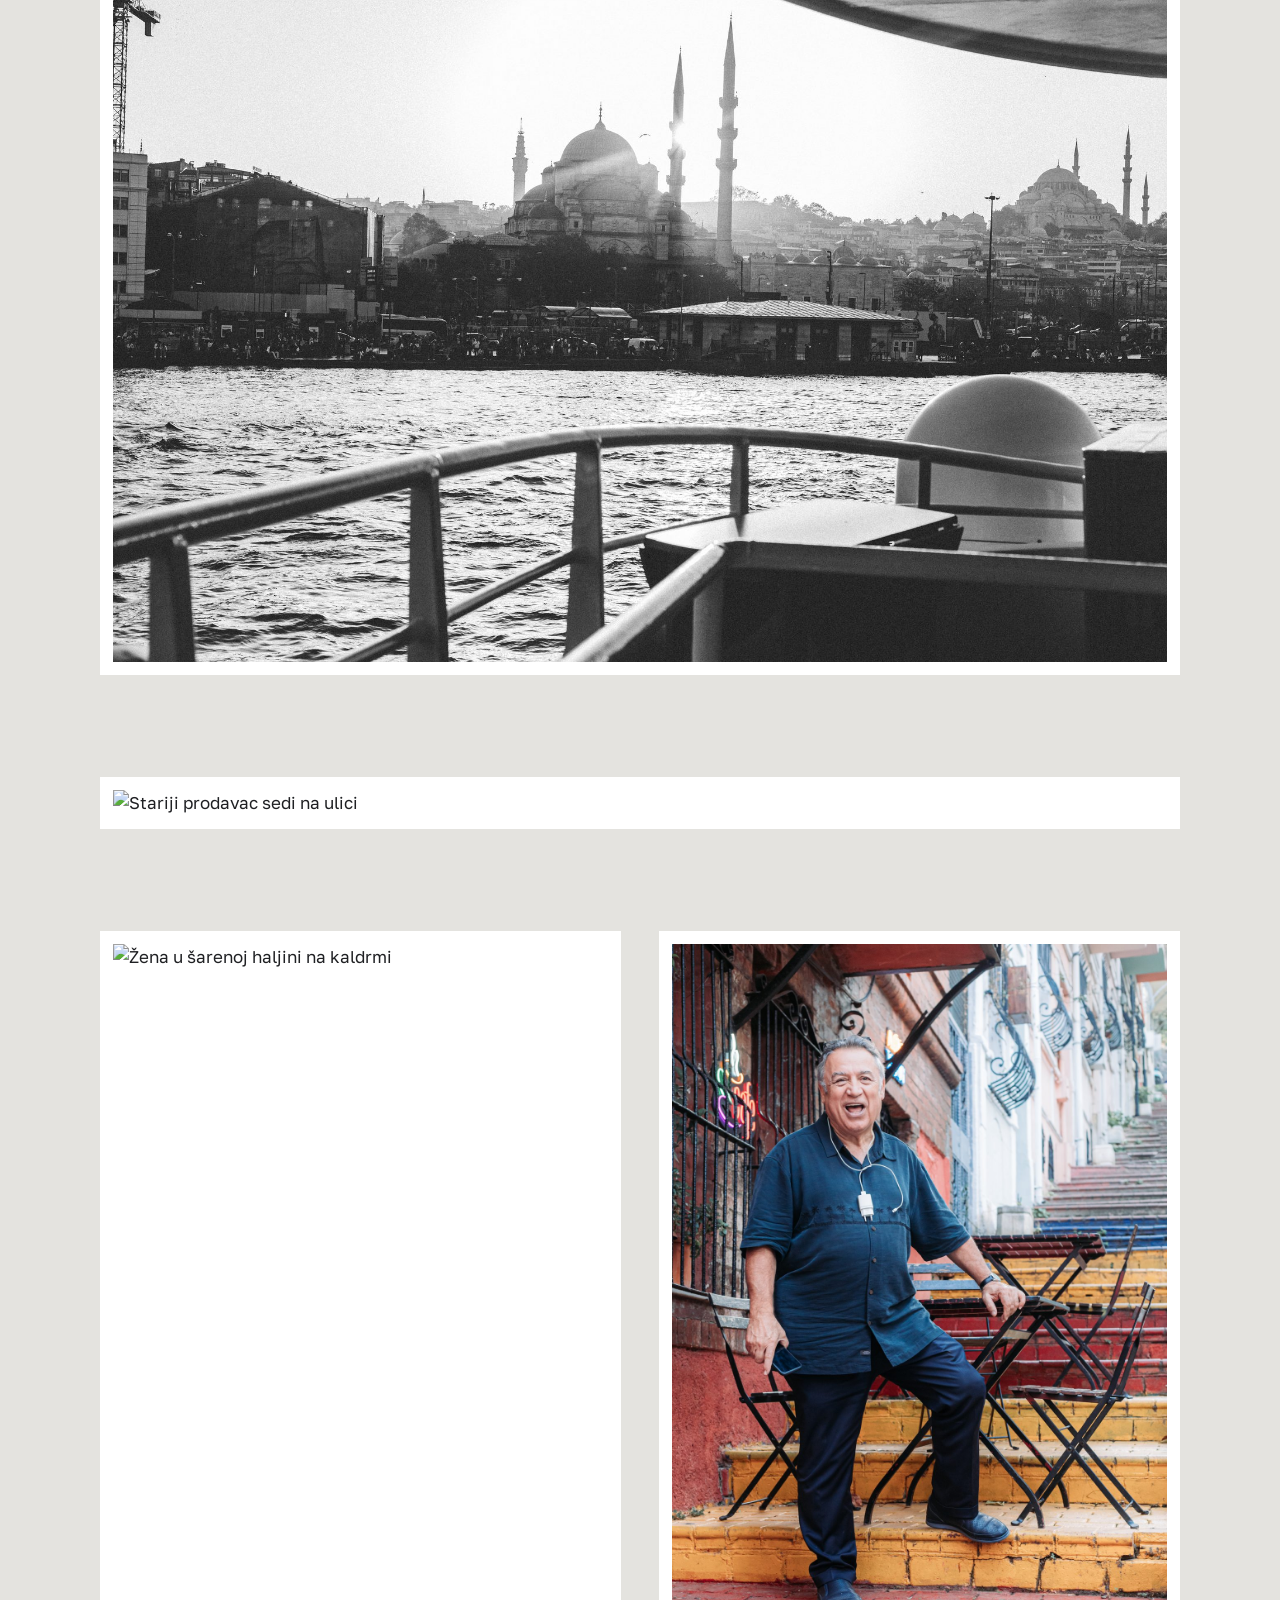
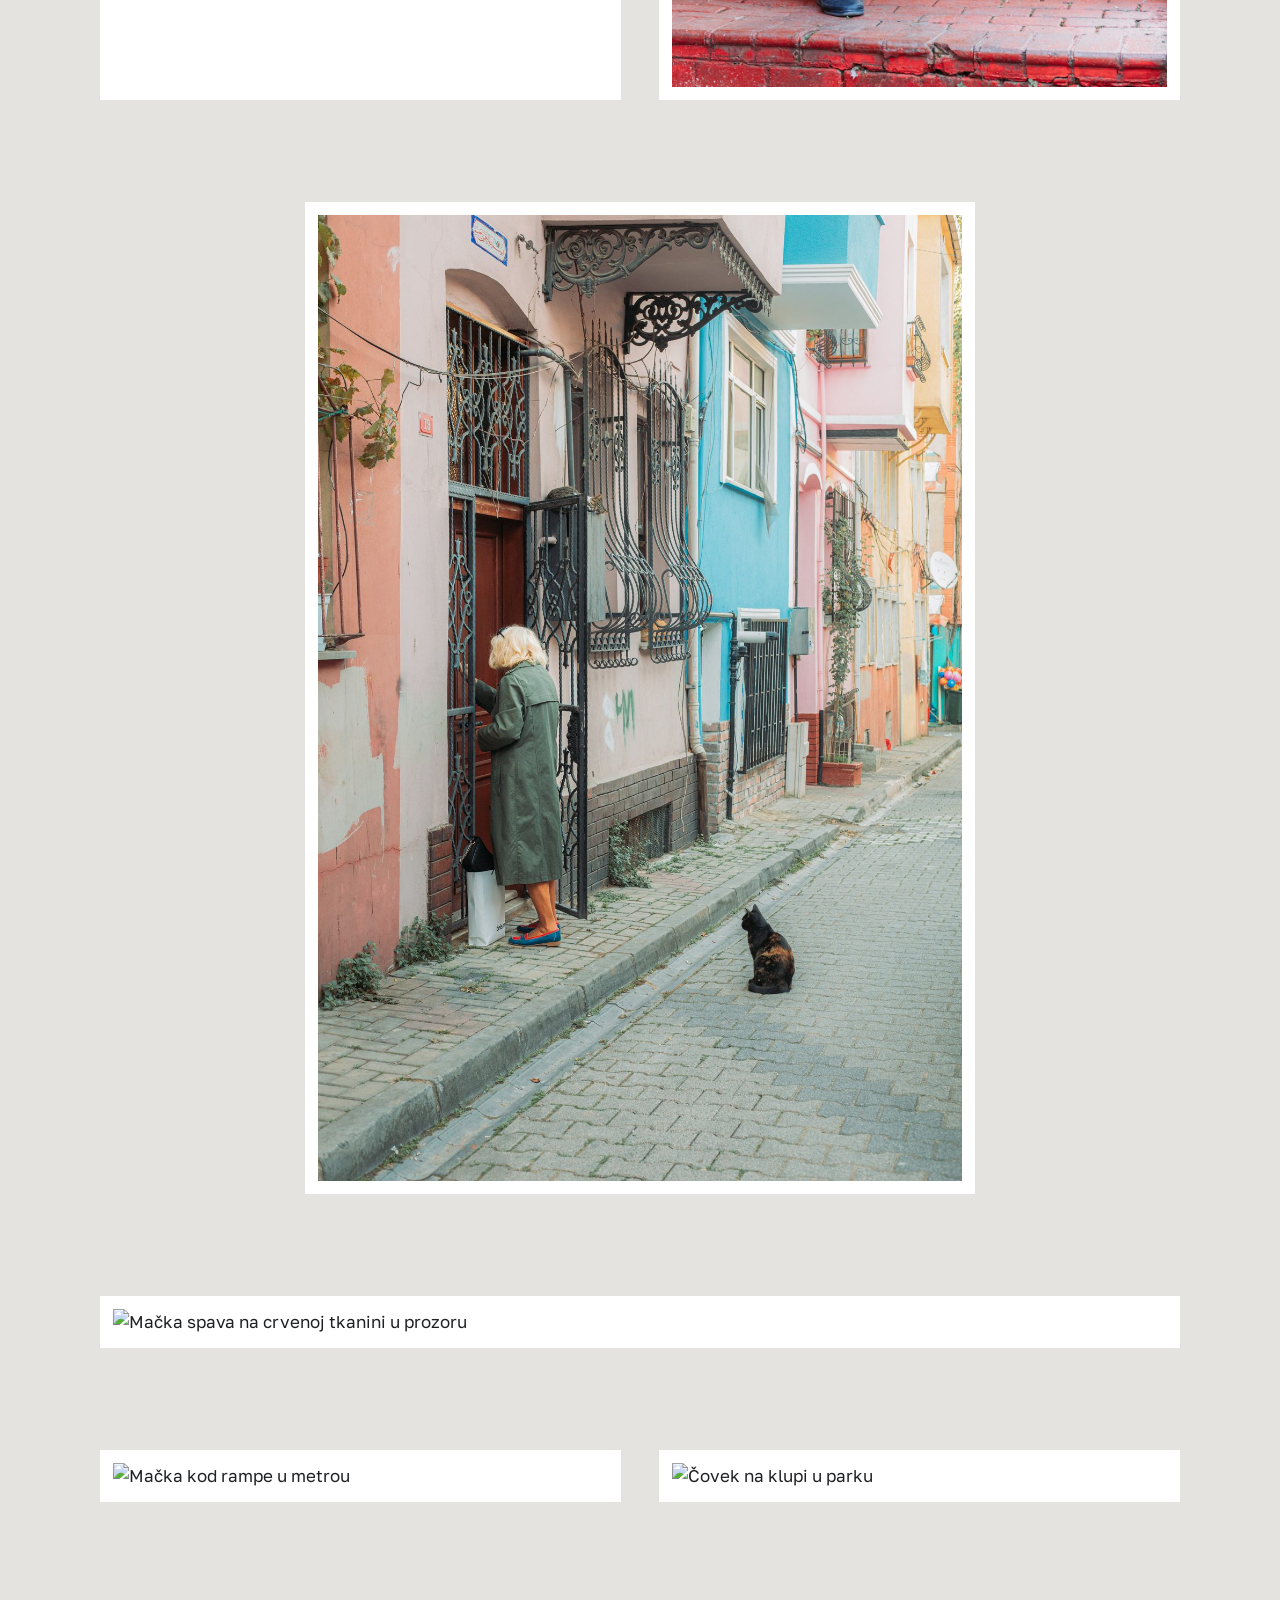
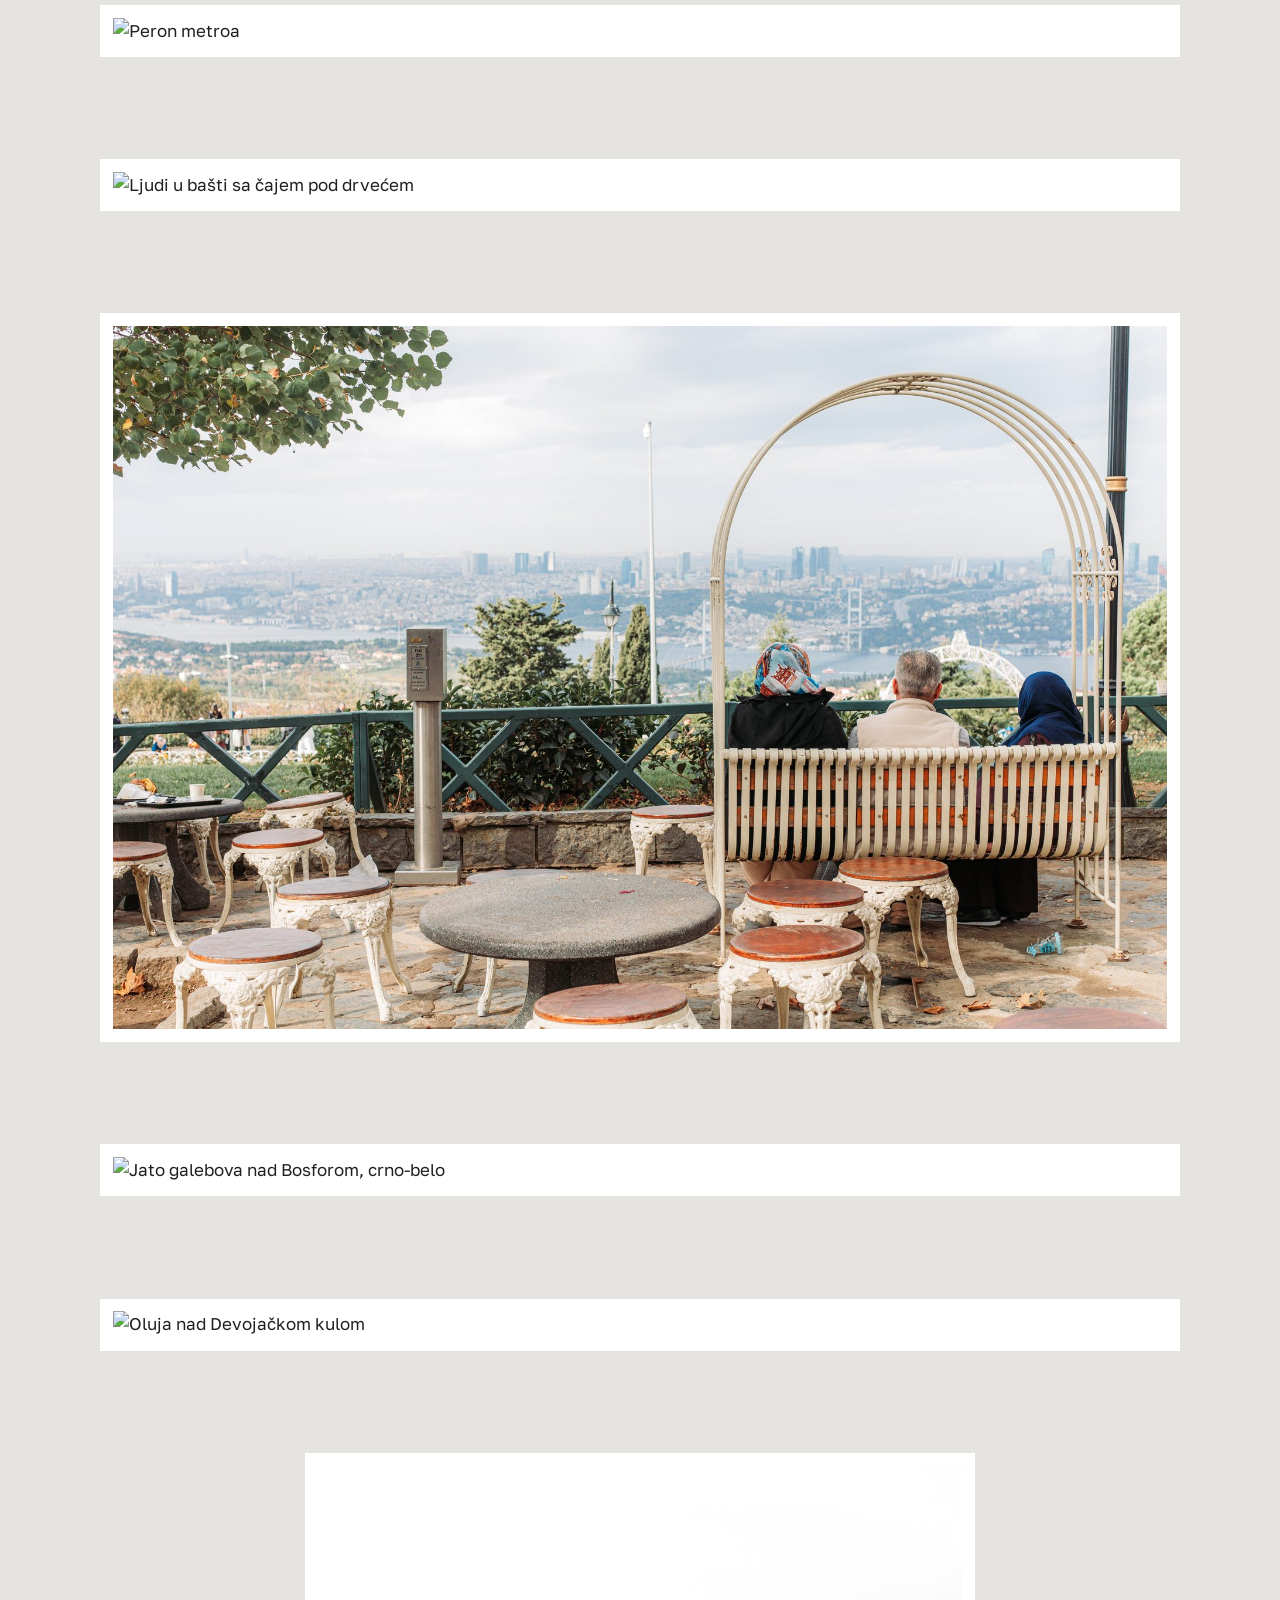
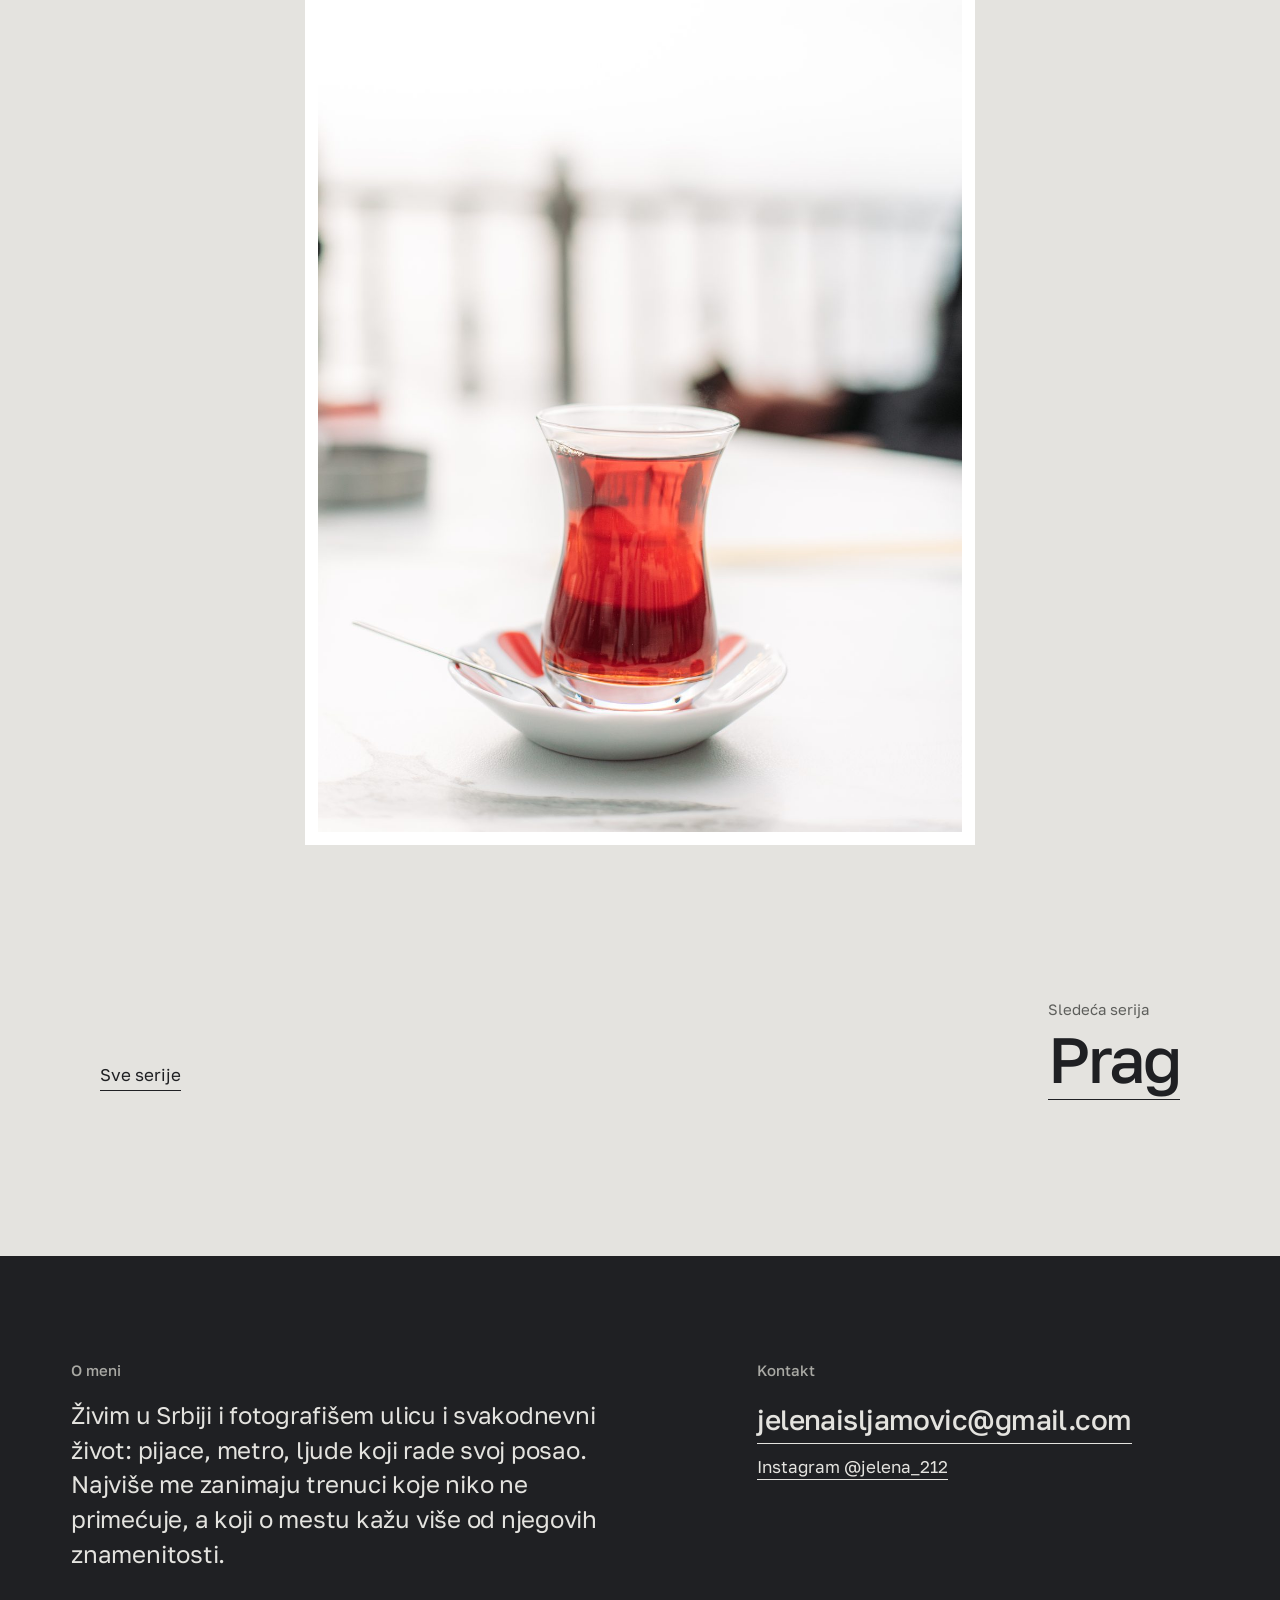
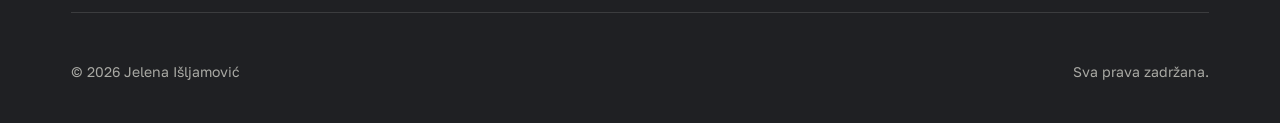
==== commit ad3d43f1: "Add files via upload" ====
--- a/istanbul.html
+++ b/istanbul.html
@@ -25,13 +25,23 @@
 <div class="story-head">
   <a class="back link" href="index.html#serije">Sve serije</a>
   <h1>Istanbul</h1>
-  <p class="when">Novembar 2023 · 6 fotografija</p>
+  <p class="when">Novembar 2023 · 17 fotografija</p>
 </div>
 <div class="photos">
   <figure><div class="mat"><a class="zoom" id="f-7965" href="img/ist-img_7965.jpg" data-caption=""><img src="img/ist-img_7965.jpg" alt="Deca trče kroz dvorište džamije" loading="lazy"></a></div></figure>
-  <figure><div class="pair"><div class="mat"><a class="zoom" id="f-8067" href="img/ist-img_8067.jpg" data-caption=""><img src="img/ist-img_8067.jpg" alt="Čovek na šarenim stepenicama" loading="lazy"></a></div><div class="mat"><a class="zoom" id="f-8061" href="img/ist-img_8061.jpg" data-caption=""><img src="img/ist-img_8061.jpg" alt="Ulica sa mačkom" loading="lazy"></a></div></div></figure>
-  <figure><div class="mat"><a class="zoom" id="f-7953" href="img/ist-img_7953.jpg" data-caption=""><img src="img/ist-img_7953.jpg" alt="Pogled sa trajekta, crno-belo" loading="lazy"></a></div></figure>
+  <figure><div class="mat"><a class="zoom" id="f-7932" href="img/ist-img_7932.jpg" data-caption=""><img src="img/ist-img_7932.jpg" alt="Galeb iznad trajekta, crno-belo" loading="lazy"></a></div></figure>
+  <figure><div class="mat"><a class="zoom" id="f-7945" href="img/ist-img_7945.jpg" data-caption=""><img src="img/ist-img_7945.jpg" alt="Putnik na trajektu gleda more, crno-belo" loading="lazy"></a></div></figure>
+  <figure><div class="mat"><a class="zoom" id="f-7953" href="img/ist-img_7953.jpg" data-caption=""><img src="img/ist-img_7953.jpg" alt="Džamija sa trajekta, crno-belo" loading="lazy"></a></div></figure>
+  <figure><div class="mat"><a class="zoom" id="f-8091" href="img/ist-img_8091.jpg" data-caption=""><img src="img/ist-img_8091.jpg" alt="Stariji prodavac sedi na ulici" loading="lazy"></a></div></figure>
+  <figure><div class="pair"><div class="mat"><a class="zoom" id="f-8096" href="img/ist-img_8096.jpg" data-caption=""><img src="img/ist-img_8096.jpg" alt="Žena u šarenoj haljini na kaldrmi" loading="lazy"></a></div><div class="mat"><a class="zoom" id="f-8067" href="img/ist-img_8067.jpg" data-caption=""><img src="img/ist-img_8067.jpg" alt="Čovek na šarenim stepenicama" loading="lazy"></a></div></div></figure>
+  <figure><div class="mat v"><a class="zoom" id="f-8061" href="img/ist-img_8061.jpg" data-caption=""><img src="img/ist-img_8061.jpg" alt="Ulica sa mačkom" loading="lazy"></a></div></figure>
+  <figure><div class="mat"><a class="zoom" id="f-8059" href="img/ist-img_8059.jpg" data-caption=""><img src="img/ist-img_8059.jpg" alt="Mačka spava na crvenoj tkanini u prozoru" loading="lazy"></a></div></figure>
+  <figure><div class="pair"><div class="mat"><a class="zoom" id="f-7970" href="img/ist-img_7970.jpg" data-caption=""><img src="img/ist-img_7970.jpg" alt="Mačka kod rampe u metrou" loading="lazy"></a></div><div class="mat"><a class="zoom" id="f-8138" href="img/ist-img_8138.jpg" data-caption=""><img src="img/ist-img_8138.jpg" alt="Čovek na klupi u parku" loading="lazy"></a></div></div></figure>
+  <figure><div class="mat"><a class="zoom" id="f-8113" href="img/ist-img_8113.jpg" data-caption=""><img src="img/ist-img_8113.jpg" alt="Peron metroa" loading="lazy"></a></div></figure>
+  <figure><div class="mat"><a class="zoom" id="f-8199" href="img/ist-img_8199.jpg" data-caption=""><img src="img/ist-img_8199.jpg" alt="Ljudi u bašti sa čajem pod drvećem" loading="lazy"></a></div></figure>
   <figure><div class="mat"><a class="zoom" id="f-8204" href="img/ist-img_8204.jpg" data-caption=""><img src="img/ist-img_8204.jpg" alt="Ljudi na klupi iznad grada" loading="lazy"></a></div></figure>
+  <figure><div class="mat"><a class="zoom" id="f-8149" href="img/ist-img_8149.jpg" data-caption=""><img src="img/ist-img_8149.jpg" alt="Jato galebova nad Bosforom, crno-belo" loading="lazy"></a></div></figure>
+  <figure><div class="mat"><a class="zoom" id="f-8208" href="img/ist-img_8208-2.jpg" data-caption=""><img src="img/ist-img_8208-2.jpg" alt="Oluja nad Devojačkom kulom" loading="lazy"></a></div></figure>
   <figure><div class="mat v"><a class="zoom" id="f-8185" href="img/ist-img_8185.jpg" data-caption=""><img src="img/ist-img_8185.jpg" alt="Čaša čaja" loading="lazy"></a></div></figure>
 </div>
 <nav class="next" aria-label="Dalje">
